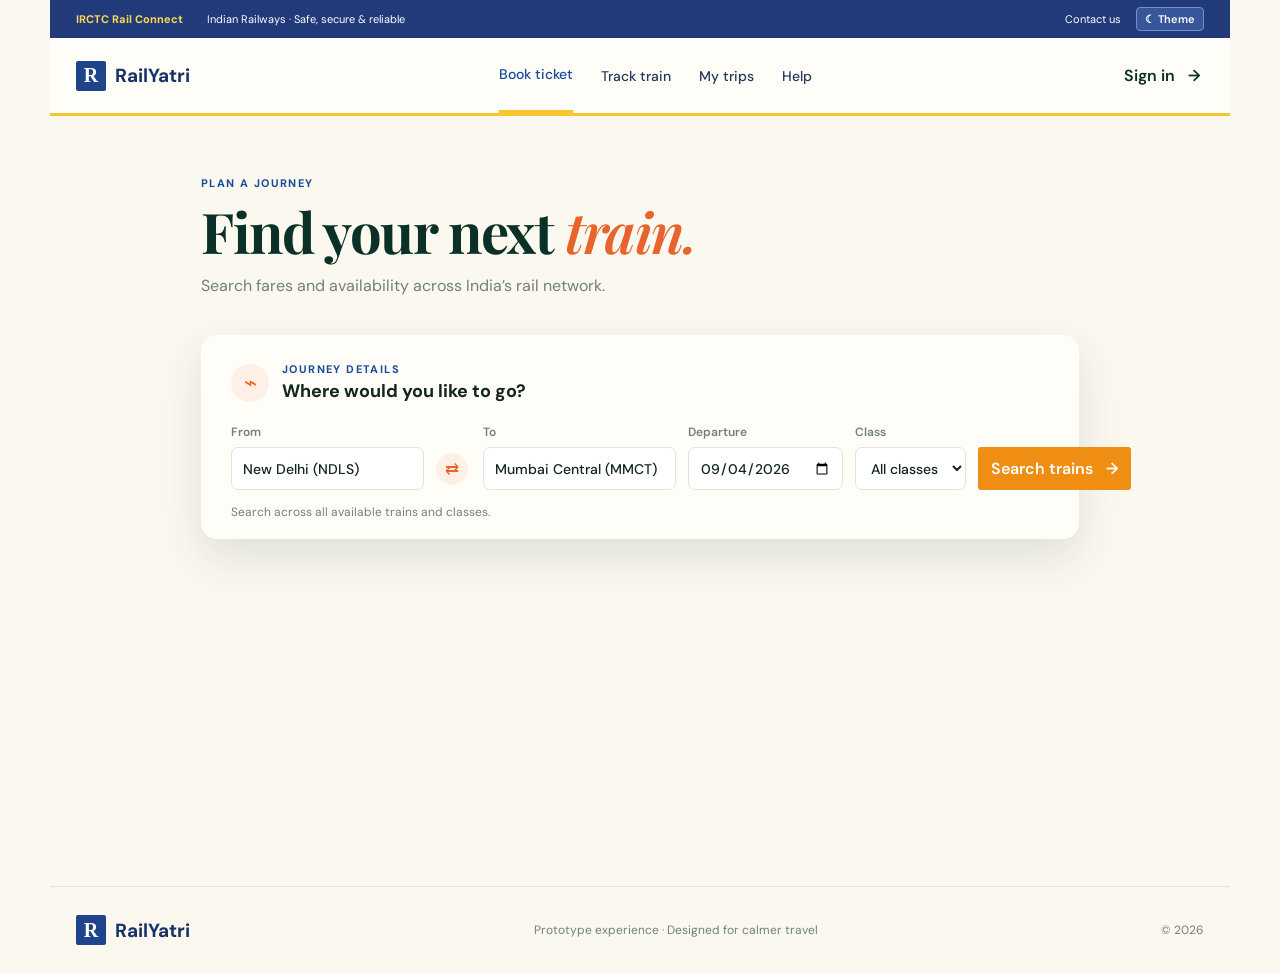
==== Project 1/book.html @ 1992cc27 "Add files via upload" ====
<!doctype html><html lang="en"><head><meta charset="UTF-8" /><meta name="viewport" content="width=device-width, initial-scale=1.0" /><title>Book ticket — RailYatri</title><link rel="preconnect" href="https://fonts.googleapis.com" /><link rel="preconnect" href="https://fonts.gstatic.com" crossorigin /><link href="https://fonts.googleapis.com/css2?family=DM+Sans:wght@400;500;600;700&family=Playfair+Display:wght@600;700&display=swap" rel="stylesheet" /><link rel="stylesheet" href="styles.css" /></head><body><header class="site-header"><a class="brand" href="index.html"><span class="brand-mark">R</span><span>RailYatri</span></a><nav><a class="active" href="book.html">Book ticket</a><a href="track.html">Track train</a><a href="trips.html">My trips</a><a href="help.html">Help</a></nav><button class="profile">Sign in <span>→</span></button></header><main class="page"><div class="page-heading"><p class="eyebrow">PLAN A JOURNEY</p><h1>Find your next <em>train.</em></h1><p>Search fares and availability across India’s rail network.</p></div><section class="booking-card page-card"><div class="card-title"><span class="icon-circle">⌁</span><div><p class="eyebrow">JOURNEY DETAILS</p><h2>Where would you like to go?</h2></div></div><form class="booking-form" id="bookingForm"><label>From<input value="New Delhi (NDLS)" /></label><button class="swap" type="button">⇄</button><label>To<input value="Mumbai Central (MMCT)" /></label><label>Departure<input type="date" value="2026-09-04" /></label><label>Class<select><option>All classes</option><option>Sleeper</option><option>AC 3 Tier</option></select></label><button class="primary-btn" type="submit">Search trains <span>→</span></button></form><p class="form-note" id="bookingNote" aria-live="polite">Search across all available trains and classes.</p></section></main><footer><a class="brand" href="index.html"><span class="brand-mark">R</span><span>RailYatri</span></a><span>Prototype experience · Designed for calmer travel</span><span>© 2026</span></footer><script src="app.js"></script></body></html>
---- Project 1/styles.css ----
:root { --ink:#12251f; --deep:#0b3028; --cream:#fbf8f0; --paper:#fffdf8; --orange:#e7642c; --orange-soft:#fff0e7; --green:#2e806a; --muted:#718078; --line:#dfe5dc; }
* { box-sizing:border-box; } html { scroll-behavior:smooth; } body { margin:0; font-family:"DM Sans",sans-serif; color:var(--ink); background:var(--cream); } .site-header, main, footer { max-width:1180px; margin:auto; } .site-header { height:78px; display:flex; align-items:center; justify-content:space-between; padding:0 26px; } .brand { color:var(--deep); text-decoration:none; font-size:19px; font-weight:700; display:flex; gap:9px; align-items:center; } .brand-mark { width:30px; height:30px; border-radius:9px; display:grid; place-items:center; background:var(--orange); color:white; font-family:Georgia,serif; font-size:20px; } nav { display:flex; gap:28px; } nav a { text-decoration:none; color:var(--muted); font-size:14px; font-weight:500; } nav a.active, nav a:hover { color:var(--deep); } .profile,.primary-btn,.dark-btn { border:0; cursor:pointer; font:inherit; font-weight:600; border-radius:9px; } .profile { color:var(--deep); background:transparent; padding:10px 4px; } .profile span,.primary-btn span,.dark-btn span { margin-left:9px; } .hero { min-height:392px; position:relative; display:flex; padding:76px 60px 110px; overflow:hidden; background:var(--deep); color:white; border-radius:22px; } .hero-copy { z-index:2; max-width:550px; } .eyebrow { font-size:11px; letter-spacing:1.4px; font-weight:700; margin:0 0 12px; color:var(--orange); } h1,h2,h3,p { margin-top:0; } h1,h2 { font-family:"Playfair Display",Georgia,serif; } h1 { font-size:56px; line-height:1.03; margin-bottom:18px; letter-spacing:-1.4px; } h1 em { color:#f5bb89; font-weight:600; } .intro { color:#c5d5cc; line-height:1.65; max-width:385px; font-size:16px; } .route-art { position:absolute; inset:0 0 0 50%; background:linear-gradient(145deg,#155446,#0c322b); overflow:hidden; } .sun { position:absolute; width:185px; height:185px; background:#ed9a5e; opacity:.9; border-radius:50%; right:18%; top:59px; } .hill { position:absolute; bottom:-38px; border-radius:50% 50% 0 0; background:#1d6755; } .hill-one { width:420px; height:180px; left:-80px; }.hill-two { width:480px; height:230px; right:-160px; background:#125044; }.track-line { height:3px; width:110%; background:#e5bf79; position:absolute; bottom:86px; transform:rotate(-9deg); }.train { position:absolute; bottom:78px; left:31%; display:flex; gap:5px; transform:rotate(-9deg); }.train span { height:28px; width:76px; background:#f5ead0; border-radius:7px 12px 4px 4px; border-bottom:7px solid var(--orange); }.train span:first-child { width:60px; background:#e8783c; }.booking-card { position:relative; z-index:3; margin:-62px 30px 0; padding:27px 30px 19px; background:var(--paper); border-radius:16px; box-shadow:0 18px 45px #17382c20; } .card-title { display:flex; gap:13px; align-items:center; margin-bottom:21px; }.icon-circle { height:38px; width:38px; display:grid; place-items:center; border-radius:50%; color:var(--orange); background:var(--orange-soft); font-size:22px; }.card-title .eyebrow { margin-bottom:3px; }.card-title h2 { font-family:"DM Sans"; font-size:18px; margin:0; }.booking-form { display:grid; grid-template-columns:1.25fr 35px 1.25fr .9fr .75fr 1fr; gap:12px; align-items:end; }.booking-form label,.track-input { display:flex; flex-direction:column; gap:7px; color:var(--muted); font-size:12px; font-weight:600; }.booking-form input,.booking-form select,.track-input input { min-height:43px; padding:0 11px; border:1px solid var(--line); border-radius:7px; background:white; color:var(--ink); font:500 14px "DM Sans"; outline-color:var(--green); }.swap { width:32px; height:32px; margin-bottom:5px; background:var(--orange-soft); color:var(--orange); border:0; border-radius:50%; font-size:17px; cursor:pointer; }.primary-btn,.dark-btn { min-height:43px; color:white; background:var(--orange); padding:0 13px; white-space:nowrap; }.form-note,.helper { margin:14px 0 0; color:var(--muted); font-size:12px; }.tracker-section { padding:105px 60px 88px; display:grid; grid-template-columns:.76fr 1.24fr; align-items:center; gap:70px; }.section-intro h2 { font-size:40px; line-height:1.1; margin-bottom:15px; letter-spacing:-.7px; }.section-intro>p:last-child { color:var(--muted); line-height:1.7; max-width:330px; }.tracker-panel { background:var(--paper); border:1px solid #e7e3d7; border-radius:16px; padding:11px 22px 24px; }.tracker-tabs { display:flex; border-bottom:1px solid var(--line); gap:26px; }.tab { padding:16px 3px 13px; color:var(--muted); font:600 14px "DM Sans"; border:0; border-bottom:2px solid transparent; background:transparent; cursor:pointer; }.tab.active { color:var(--deep); border-color:var(--orange); }.tracking-form { display:grid; grid-template-columns:1fr auto; gap:12px; margin-top:22px; }.track-input input { width:100%; }.dark-btn { background:var(--deep); align-self:end; }.tracking-result { margin-top:23px; padding-top:22px; border-top:1px solid var(--line); }.hidden { display:none; }.result-head { display:flex; justify-content:space-between; gap:15px; }.result-head .eyebrow { margin-bottom:7px; }.result-head h3 { font-size:16px; margin-bottom:5px; }.result-head p:not(.eyebrow) { color:var(--muted); font-size:13px; margin-bottom:0; }.status { align-self:start; color:var(--green); background:#e7f5ee; border-radius:20px; padding:6px 9px; white-space:nowrap; font-size:11px; font-weight:700; }.journey-progress { display:grid; grid-template-columns:1fr 1.2fr 1fr .85fr 1fr; align-items:start; margin:30px 0 19px; }.station { display:flex; flex-direction:column; gap:5px; font-size:12px; }.station b { font-size:13px; }.station small { color:var(--muted); font-size:10px; line-height:1.35; }.current b { color:var(--orange); }.line { height:2px; margin-top:7px; background:var(--line); position:relative; }.line i { display:block; width:72%; height:2px; background:var(--green); }.line.future { background:repeating-linear-gradient(90deg,var(--line) 0 5px,transparent 5px 10px); }.train-dot { position:absolute; top:-10px; right:25%; width:20px; height:20px; display:grid; place-items:center; border-radius:50%; background:var(--green); color:white; font-size:13px; }.result-details { display:flex; gap:10px; flex-wrap:wrap; }.result-details span { color:var(--muted); background:#f7f4ec; border-radius:6px; padding:8px; font-size:11px; }.result-details b { color:var(--ink); margin-right:3px; }.quick-links { margin:0 60px 84px; padding-top:28px; border-top:1px solid var(--line); display:grid; grid-template-columns:repeat(3,1fr); gap:36px; }.link-icon { color:var(--orange); font-size:25px; }.quick-links h3 { font-size:16px; margin:12px 0 6px; }.quick-links p { color:var(--muted); font-size:13px; line-height:1.55; max-width:220px; }.quick-links a { color:var(--deep); font-size:13px; font-weight:700; text-decoration:none; } footer { margin-top:20px; padding:28px 26px; border-top:1px solid var(--line); display:flex; justify-content:space-between; align-items:center; color:var(--muted); font-size:12px; }
@media (max-width:760px) { .site-header { padding:0 18px; }.site-header nav { display:none; }.hero { border-radius:0; min-height:390px; padding:64px 27px 145px; }.route-art { left:0; top:58%; opacity:.65; }.booking-card { margin:-83px 14px 0; padding:22px 17px; }.booking-form { grid-template-columns:1fr 32px 1fr; }.booking-form label:nth-of-type(3),.booking-form label:nth-of-type(4),.primary-btn { grid-column:span 3; }.tracker-section { padding:75px 20px 60px; grid-template-columns:1fr; gap:28px; }.section-intro h2 { font-size:35px; }.tracker-panel { padding:9px 15px 18px; }.tracking-form { grid-template-columns:1fr; }.journey-progress { grid-template-columns:1fr; gap:8px; }.line { width:2px; height:18px; margin:0 0 0 6px; }.line i { width:2px; height:70%; }.line.future { width:2px; }.train-dot { display:none; }.quick-links { margin:0 20px 55px; grid-template-columns:1fr; gap:27px; }.result-head { flex-direction:column; }.status { align-self:start; } footer { margin:0 15px; padding:24px 4px; flex-wrap:wrap; gap:15px; } }
.home-hero { margin:0 26px; }.primary-link { display:inline-block; margin-top:9px; color:var(--deep); text-decoration:none; background:#f5bb89; padding:12px 16px; border-radius:9px; font-weight:700; font-size:14px; }.home-actions { display:grid; grid-template-columns:repeat(3,1fr); gap:18px; margin:32px 60px 82px; }.home-actions a,.help-grid a { display:flex; gap:13px; align-items:flex-start; color:var(--ink); text-decoration:none; background:var(--paper); padding:22px; border:1px solid #e7e3d7; border-radius:13px; }.home-actions a>span,.help-grid a>span { color:var(--orange); font-size:22px; }.home-actions h2,.help-grid h2 { font-family:"DM Sans"; font-size:16px; margin:0 0 7px; }.home-actions p,.help-grid p { margin:0; color:var(--muted); font-size:13px; line-height:1.5; }.home-actions b { margin-left:auto; color:var(--orange); }.page { max-width:930px; min-height:calc(100vh - 150px); padding:60px 26px 90px; }.page-heading { margin-bottom:37px; }.page-heading h1 { color:var(--deep); margin-bottom:13px; }.page-heading h1 em { color:var(--orange); }.page-heading>p:last-child { color:var(--muted); max-width:470px; line-height:1.6; }.page-card { margin:0; }.tracker-page { max-width:790px; }.tracker-page .tracker-panel { padding:11px 22px 28px; }.trip-card { background:var(--paper); border:1px solid #e7e3d7; border-radius:16px; padding:27px; }.trip-top { display:flex; justify-content:space-between; gap:18px; }.trip-top h2 { font-size:25px; margin:0 0 9px; }.trip-top p:last-child { color:var(--muted); font-size:13px; margin:0; }.trip-meta { display:grid; grid-template-columns:repeat(3,1fr); margin:26px 0; padding:19px 0; border-top:1px solid var(--line); border-bottom:1px solid var(--line); gap:16px; font-size:13px; }.trip-meta span { display:flex; flex-direction:column; gap:5px; }.trip-meta b { color:var(--muted); font-size:11px; }.trip-actions { display:flex; align-items:center; gap:22px; }.outline-link { text-decoration:none; color:var(--deep); border:1px solid var(--deep); border-radius:8px; padding:10px 13px; font-size:13px; font-weight:700; }.help-grid { display:grid; grid-template-columns:repeat(3,1fr); gap:17px; }.help-grid a { display:block; min-height:210px; }.help-grid a>span { display:block; margin-bottom:28px; }.help-grid b { display:block; margin-top:22px; color:var(--deep); font-size:13px; }
@media (max-width:760px) { .home-hero { margin:0; }.page { padding:45px 20px 65px; }.page-heading h1 { font-size:42px; }.home-actions,.help-grid { grid-template-columns:1fr; margin:24px 20px 55px; }.home-actions { margin-top:24px; }.help-grid { margin-left:0; margin-right:0; }.trip-top,.trip-actions { flex-direction:column; }.trip-meta { grid-template-columns:1fr; }.page-card { margin:0; } }
.live-strip { display:flex; align-items:center; gap:8px; margin:22px 0 0; padding:10px 12px; background:#eef8f2; border-radius:8px; color:#287358; font-size:12px; }.live-strip span:not(.pulse) { color:var(--muted); }.live-strip button { margin-left:auto; color:var(--deep); border:0; background:transparent; font:700 12px "DM Sans"; cursor:pointer; }.pulse { width:7px; height:7px; border-radius:50%; background:var(--green); box-shadow:0 0 0 4px #cde9dc; }.tracker-stats { display:grid; grid-template-columns:repeat(3,1fr); gap:10px; margin:16px 0; }.tracker-stats div { padding:13px; border:1px solid var(--line); border-radius:8px; }.tracker-stats small,.tracker-stats span { display:block; color:var(--muted); font-size:10px; }.tracker-stats b { display:block; margin:5px 0 4px; font-size:19px; }.tracker-stats em { font-size:11px; font-style:normal; font-weight:500; }.route-card { margin-top:23px; padding:18px; background:#f9f7f0; border-radius:11px; }.route-card-head { display:flex; justify-content:space-between; gap:15px; padding-bottom:16px; border-bottom:1px solid var(--line); }.route-card-head .eyebrow { margin-bottom:5px; }.route-card-head h4 { margin:0; font-size:15px; }.route-card-head>span { align-self:center; color:var(--green); background:#e7f5ee; padding:6px 8px; border-radius:20px; white-space:nowrap; font-size:10px; font-weight:700; }.station-timeline { margin:19px 0 0; padding:0; list-style:none; }.station-timeline li { position:relative; display:grid; grid-template-columns:48px 1fr; gap:13px; min-height:58px; padding-left:20px; }.station-timeline li::before { content:""; position:absolute; left:3px; top:5px; width:9px; height:9px; border-radius:50%; background:#fff; border:2px solid #c5cec8; }.station-timeline li::after { content:""; position:absolute; left:7px; top:15px; bottom:0; width:1px; background:#d4ddd6; }.station-timeline li:last-child { min-height:35px; }.station-timeline li:last-child::after { display:none; }.station-timeline li.complete::before { background:var(--green); border-color:var(--green); }.station-timeline li.current::before { width:13px; height:13px; left:1px; top:3px; background:var(--orange); border:3px solid #ffd9c5; }.station-timeline time { color:var(--muted); font-size:11px; font-weight:600; }.station-timeline b { display:block; font-size:13px; }.station-timeline small { display:block; margin-top:4px; color:var(--muted); font-size:11px; }.station-timeline .current b { color:var(--orange); }.tiny-live { margin-left:5px; padding:2px 4px; background:var(--orange-soft); border-radius:3px; color:var(--orange); font-size:8px; letter-spacing:.5px; }.detail-grid { display:grid; grid-template-columns:1fr 1fr; gap:13px; margin-top:16px; }.detail-grid section { padding:14px; border:1px solid var(--line); border-radius:9px; }.detail-grid .eyebrow { margin-bottom:10px; }.ticket-lines { display:grid; gap:8px; }.ticket-lines span { display:flex; justify-content:space-between; color:var(--muted); font-size:11px; }.ticket-lines b { color:var(--ink); }.confirmed { color:var(--green)!important; }.alert { display:flex; gap:7px; color:var(--muted); font-size:11px; line-height:1.5; }.alert b { color:var(--green); }.text-action { margin-top:14px; padding:0; border:0; color:var(--deep); background:transparent; font:700 11px "DM Sans"; cursor:pointer; }
@media (max-width:760px) { .live-strip { flex-wrap:wrap; }.live-strip button { margin-left:0; }.tracker-stats,.detail-grid { grid-template-columns:1fr; }.route-card-head { flex-direction:column; }.route-card-head>span { align-self:flex-start; }.result-details { display:none; } }
.hero-photo { position:absolute; inset:0 0 0 45%; overflow:hidden; }.hero-photo::after { content:""; position:absolute; inset:0; background:linear-gradient(90deg,var(--deep) 0%,transparent 32%,#08241a33 100%); }.hero-photo img { width:100%; height:100%; display:block; object-fit:cover; object-position:center; }.hero-photo span { position:absolute; right:14px; bottom:11px; z-index:1; color:#fff; font-size:9px; text-shadow:0 1px 3px #000; }
@media (max-width:760px) { .hero-photo { inset:0; opacity:.42; }.hero-photo::after { background:linear-gradient(0deg,#0b302899,transparent); }.hero-photo span { display:none; } }
.irctc-utility { max-width:1180px; margin:auto; min-height:32px; padding:7px 26px; display:flex; align-items:center; gap:24px; color:#fff; background:#213b7a; font-size:11px; }.irctc-utility>span:first-child { color:#ffd94f; font-weight:700; }.irctc-utility div { margin-left:auto; display:flex; align-items:center; gap:15px; }.irctc-utility a { color:#fff; text-decoration:none; }.theme-toggle { padding:4px 8px; color:#fff; background:#38569b; border:1px solid #7690c9; border-radius:4px; font:600 11px "DM Sans"; cursor:pointer; }.site-header { border-bottom:3px solid #f6c631; background:var(--paper); }.brand-mark { border-radius:2px; background:#20448c; }.brand { color:#173267; }.site-header nav { align-self:stretch; }.site-header nav a { display:flex; align-items:center; color:#26385b; }.site-header nav a.active { color:#174998; border-bottom:3px solid #f6c631; }.home-hero { border-radius:0; min-height:426px; background:#173267; }.hero-copy { max-width:600px; }.home-hero .eyebrow { color:#ffd94f; }.home-hero h1 em { color:#ffd94f; }.primary-link { border-radius:3px; background:#f6c631; }.home-actions { gap:0; margin-top:0; border:1px solid var(--line); background:var(--paper); }.home-actions a { border:0; border-radius:0; border-right:1px solid var(--line); }.home-actions a:last-child { border-right:0; }.home-actions a>span { color:#20448c; }.page-heading .eyebrow,.card-title .eyebrow { color:#174998; }.primary-btn { border-radius:3px; background:#ef8e12; }.dark-btn { border-radius:3px; background:#20448c; }.tracker-panel,.trip-card { border-radius:4px; }.tab.active { color:#174998; border-color:#f6c631; }
:root[data-theme="dark"] { --ink:#eaf1ff; --deep:#07162f; --cream:#0c1628; --paper:#13213a; --orange:#ffbc32; --orange-soft:#273b55; --green:#65d6ac; --muted:#aab8cf; --line:#33445f; } :root[data-theme="dark"] body { background:#0c1628; } :root[data-theme="dark"] .site-header { background:#13213a; border-color:#ffbc32; } :root[data-theme="dark"] .brand { color:#eaf1ff; } :root[data-theme="dark"] .brand-mark { background:#ffbc32; color:#102040; } :root[data-theme="dark"] .site-header nav a { color:#c6d3e8; } :root[data-theme="dark"] .site-header nav a.active { color:#ffce4c; } :root[data-theme="dark"] .booking-form input,:root[data-theme="dark"] .booking-form select,:root[data-theme="dark"] .track-input input { background:#0d1a2e; color:#eaf1ff; border-color:#3a4c69; } :root[data-theme="dark"] .home-actions a,:root[data-theme="dark"] .tracker-panel,:root[data-theme="dark"] .trip-card { background:#13213a; border-color:#33445f; } :root[data-theme="dark"] .route-card,:root[data-theme="dark"] .result-details span { background:#172944; } :root[data-theme="dark"] .live-strip { background:#153829; } :root[data-theme="dark"] .detail-grid section,:root[data-theme="dark"] .tracker-stats div { border-color:#33445f; } :root[data-theme="dark"] .hero-photo::after { background:linear-gradient(90deg,#07162f 0%,transparent 34%,#0008 100%); } :root[data-theme="dark"] footer { border-color:#33445f; }
@media (max-width:760px) { .irctc-utility { padding:7px 15px; gap:8px; }.irctc-utility>span:nth-child(2),.irctc-utility a { display:none; }.irctc-utility div { margin-left:auto; }.site-header { margin-top:0; }.home-actions { margin-top:0; }.home-actions a { border-right:0; border-bottom:1px solid var(--line); }.home-actions a:last-child { border-bottom:0; } }
.food-page { max-width:1010px; }.food-search { display:grid; grid-template-columns:.9fr 1.1fr; gap:30px; padding:27px; background:#18366e; color:white; border-radius:5px; }.food-search .eyebrow { color:#ffdc51; }.food-search h2 { margin:0 0 9px; font-size:27px; }.food-search-copy>p:last-child { margin:0; color:#d6e0f4; font-size:13px; line-height:1.6; }.food-form { display:grid; grid-template-columns:1fr 1fr auto; gap:10px; align-items:end; }.food-form label { display:flex; flex-direction:column; gap:7px; color:#d6e0f4; font-size:11px; font-weight:700; }.food-form input,.food-form select { min-height:42px; padding:0 10px; border:1px solid #7992c2; border-radius:3px; color:#173267; background:#fff; font:500 13px "DM Sans"; }.food-results { margin-top:32px; }.food-result-head { display:flex; justify-content:space-between; align-items:flex-start; margin-bottom:18px; }.food-result-head .eyebrow { margin-bottom:6px; }.food-result-head h2 { margin:0; font-size:27px; }.food-grid { display:grid; grid-template-columns:repeat(3,1fr); gap:17px; }.food-grid article { overflow:hidden; padding:0 15px 15px; background:var(--paper); border:1px solid var(--line); border-radius:5px; }.food-image { height:130px; margin:0 -15px 14px; display:grid; place-items:center; font-size:59px; }.thali { background:#f8e3bd; }.biryani { background:#f2d2bf; }.snacks { background:#d9e8cc; }.food-tag { margin:0 0 7px; color:#396b92; font-size:9px; font-weight:700; letter-spacing:1px; }.food-grid h3 { margin-bottom:7px; font-family:"DM Sans"; font-size:16px; }.food-grid p:not(.food-tag) { min-height:39px; margin-bottom:14px; color:var(--muted); font-size:12px; line-height:1.5; }.food-grid article>div:last-child { display:flex; justify-content:space-between; align-items:center; }.add-food { padding:7px 10px; border:1px solid #20448c; border-radius:3px; color:#20448c; background:transparent; font:700 12px "DM Sans"; cursor:pointer; }.add-food:disabled { color:#37745c; border-color:#77b491; }.cart-message { margin:16px 0 0; color:var(--muted); font-size:12px; }.food-steps { display:grid; grid-template-columns:repeat(3,1fr); gap:22px; margin-top:62px; padding-top:28px; border-top:1px solid var(--line); }.food-steps span { display:grid; place-items:center; width:26px; height:26px; margin-bottom:10px; border-radius:50%; background:#e4ebf7; color:#20448c; font-size:12px; font-weight:700; }.food-steps h3 { margin:0 0 6px; font-size:14px; }.food-steps p { color:var(--muted); font-size:12px; }.food-page .primary-btn { align-self:end; }
:root[data-theme="dark"] .food-grid article { background:#13213a; border-color:#33445f; }:root[data-theme="dark"] .food-form input,:root[data-theme="dark"] .food-form select { background:#0d1a2e; color:#eaf1ff; border-color:#637b9e; }:root[data-theme="dark"] .food-steps span { background:#263b5f; color:#ffcf50; }:root[data-theme="dark"] .food-tag { color:#8fc0ff; }
@media (max-width:760px) { .food-search,.food-form,.food-grid,.food-steps { grid-template-columns:1fr; }.food-search { padding:20px; }.food-result-head { flex-direction:column; gap:12px; }.food-grid { gap:14px; }.food-steps { margin-top:42px; gap:8px; } }
@media (min-width:761px) { .home-actions { grid-template-columns:repeat(4,1fr); } }
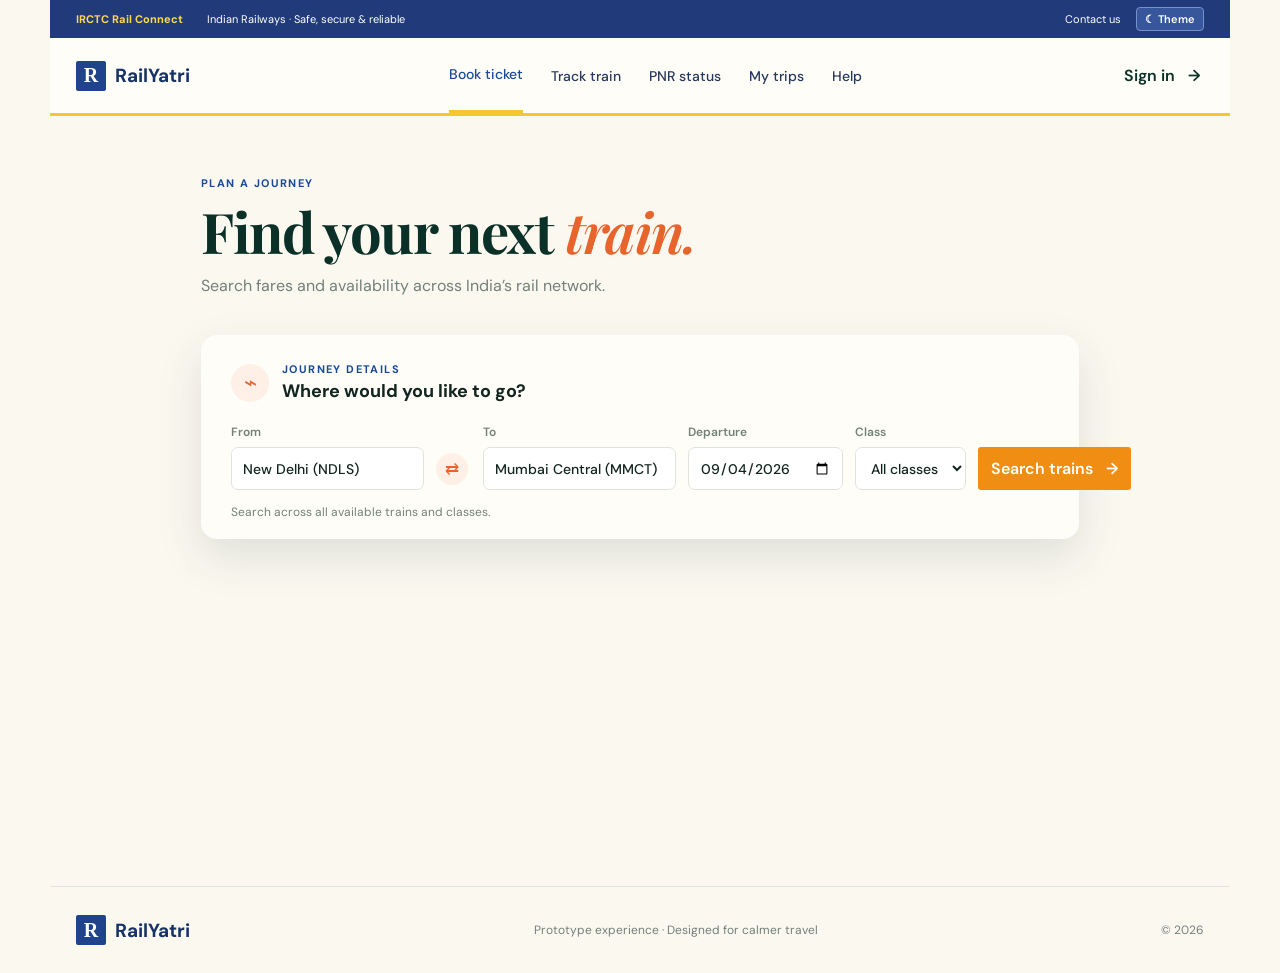
==== commit 5b8feef9: "Add files via upload" ====
--- a/Project 1/book.html
+++ b/Project 1/book.html
@@ -1 +1,55 @@
-<!doctype html><html lang="en"><head><meta charset="UTF-8" /><meta name="viewport" content="width=device-width, initial-scale=1.0" /><title>Book ticket — RailYatri</title><link rel="preconnect" href="https://fonts.googleapis.com" /><link rel="preconnect" href="https://fonts.gstatic.com" crossorigin /><link href="https://fonts.googleapis.com/css2?family=DM+Sans:wght@400;500;600;700&family=Playfair+Display:wght@600;700&display=swap" rel="stylesheet" /><link rel="stylesheet" href="styles.css" /></head><body><header class="site-header"><a class="brand" href="index.html"><span class="brand-mark">R</span><span>RailYatri</span></a><nav><a class="active" href="book.html">Book ticket</a><a href="track.html">Track train</a><a href="trips.html">My trips</a><a href="help.html">Help</a></nav><button class="profile">Sign in <span>→</span></button></header><main class="page"><div class="page-heading"><p class="eyebrow">PLAN A JOURNEY</p><h1>Find your next <em>train.</em></h1><p>Search fares and availability across India’s rail network.</p></div><section class="booking-card page-card"><div class="card-title"><span class="icon-circle">⌁</span><div><p class="eyebrow">JOURNEY DETAILS</p><h2>Where would you like to go?</h2></div></div><form class="booking-form" id="bookingForm"><label>From<input value="New Delhi (NDLS)" /></label><button class="swap" type="button">⇄</button><label>To<input value="Mumbai Central (MMCT)" /></label><label>Departure<input type="date" value="2026-09-04" /></label><label>Class<select><option>All classes</option><option>Sleeper</option><option>AC 3 Tier</option></select></label><button class="primary-btn" type="submit">Search trains <span>→</span></button></form><p class="form-note" id="bookingNote" aria-live="polite">Search across all available trains and classes.</p></section></main><footer><a class="brand" href="index.html"><span class="brand-mark">R</span><span>RailYatri</span></a><span>Prototype experience · Designed for calmer travel</span><span>© 2026</span></footer><script src="app.js"></script></body></html>
+<!doctype html>
+<html lang="en">
+<head>
+  <meta charset="UTF-8" />
+  <meta name="viewport" content="width=device-width, initial-scale=1.0" />
+  <title>Book ticket — RailYatri</title>
+  <link rel="preconnect" href="https://fonts.googleapis.com" />
+  <link rel="preconnect" href="https://fonts.gstatic.com" crossorigin />
+  <link href="https://fonts.googleapis.com/css2?family=DM+Sans:wght@400;500;600;700&family=Playfair+Display:wght@600;700&display=swap" rel="stylesheet" />
+  <link rel="stylesheet" href="styles.css" />
+</head>
+<body>
+  <header class="site-header">
+    <a class="brand" href="index.html"><span class="brand-mark">R</span><span>RailYatri</span></a>
+    <nav>
+      <a class="active" href="book.html">Book ticket</a>
+      <a href="track.html">Track train</a>
+      <a href="pnr.html">PNR status</a>
+      <a href="trips.html">My trips</a>
+      <a href="help.html">Help</a>
+    </nav>
+    <button class="profile">Sign in <span>→</span></button>
+  </header>
+
+  <main class="page">
+    <div class="page-heading">
+      <p class="eyebrow">PLAN A JOURNEY</p>
+      <h1>Find your next <em>train.</em></h1>
+      <p>Search fares and availability across India’s rail network.</p>
+    </div>
+    <section class="booking-card page-card">
+      <div class="card-title">
+        <span class="icon-circle">⌁</span>
+        <div><p class="eyebrow">JOURNEY DETAILS</p><h2>Where would you like to go?</h2></div>
+      </div>
+      <form class="booking-form" id="bookingForm">
+        <label>From<input value="New Delhi (NDLS)" /></label>
+        <button class="swap" type="button">⇄</button>
+        <label>To<input value="Mumbai Central (MMCT)" /></label>
+        <label>Departure<input type="date" value="2026-09-04" /></label>
+        <label>Class<select><option>All classes</option><option>Sleeper</option><option>AC 3 Tier</option></select></label>
+        <button class="primary-btn" type="submit">Search trains <span>→</span></button>
+      </form>
+      <p class="form-note" id="bookingNote" aria-live="polite">Search across all available trains and classes.</p>
+    </section>
+  </main>
+
+  <footer>
+    <a class="brand" href="index.html"><span class="brand-mark">R</span><span>RailYatri</span></a>
+    <span>Prototype experience · Designed for calmer travel</span>
+    <span>© 2026</span>
+  </footer>
+  <script src="app.js"></script>
+</body>
+</html>
--- a/Project 1/styles.css
+++ b/Project 1/styles.css
@@ -13,4 +13,60 @@
 .food-page { max-width:1010px; }.food-search { display:grid; grid-template-columns:.9fr 1.1fr; gap:30px; padding:27px; background:#18366e; color:white; border-radius:5px; }.food-search .eyebrow { color:#ffdc51; }.food-search h2 { margin:0 0 9px; font-size:27px; }.food-search-copy>p:last-child { margin:0; color:#d6e0f4; font-size:13px; line-height:1.6; }.food-form { display:grid; grid-template-columns:1fr 1fr auto; gap:10px; align-items:end; }.food-form label { display:flex; flex-direction:column; gap:7px; color:#d6e0f4; font-size:11px; font-weight:700; }.food-form input,.food-form select { min-height:42px; padding:0 10px; border:1px solid #7992c2; border-radius:3px; color:#173267; background:#fff; font:500 13px "DM Sans"; }.food-results { margin-top:32px; }.food-result-head { display:flex; justify-content:space-between; align-items:flex-start; margin-bottom:18px; }.food-result-head .eyebrow { margin-bottom:6px; }.food-result-head h2 { margin:0; font-size:27px; }.food-grid { display:grid; grid-template-columns:repeat(3,1fr); gap:17px; }.food-grid article { overflow:hidden; padding:0 15px 15px; background:var(--paper); border:1px solid var(--line); border-radius:5px; }.food-image { height:130px; margin:0 -15px 14px; display:grid; place-items:center; font-size:59px; }.thali { background:#f8e3bd; }.biryani { background:#f2d2bf; }.snacks { background:#d9e8cc; }.food-tag { margin:0 0 7px; color:#396b92; font-size:9px; font-weight:700; letter-spacing:1px; }.food-grid h3 { margin-bottom:7px; font-family:"DM Sans"; font-size:16px; }.food-grid p:not(.food-tag) { min-height:39px; margin-bottom:14px; color:var(--muted); font-size:12px; line-height:1.5; }.food-grid article>div:last-child { display:flex; justify-content:space-between; align-items:center; }.add-food { padding:7px 10px; border:1px solid #20448c; border-radius:3px; color:#20448c; background:transparent; font:700 12px "DM Sans"; cursor:pointer; }.add-food:disabled { color:#37745c; border-color:#77b491; }.cart-message { margin:16px 0 0; color:var(--muted); font-size:12px; }.food-steps { display:grid; grid-template-columns:repeat(3,1fr); gap:22px; margin-top:62px; padding-top:28px; border-top:1px solid var(--line); }.food-steps span { display:grid; place-items:center; width:26px; height:26px; margin-bottom:10px; border-radius:50%; background:#e4ebf7; color:#20448c; font-size:12px; font-weight:700; }.food-steps h3 { margin:0 0 6px; font-size:14px; }.food-steps p { color:var(--muted); font-size:12px; }.food-page .primary-btn { align-self:end; }
 :root[data-theme="dark"] .food-grid article { background:#13213a; border-color:#33445f; }:root[data-theme="dark"] .food-form input,:root[data-theme="dark"] .food-form select { background:#0d1a2e; color:#eaf1ff; border-color:#637b9e; }:root[data-theme="dark"] .food-steps span { background:#263b5f; color:#ffcf50; }:root[data-theme="dark"] .food-tag { color:#8fc0ff; }
 @media (max-width:760px) { .food-search,.food-form,.food-grid,.food-steps { grid-template-columns:1fr; }.food-search { padding:20px; }.food-result-head { flex-direction:column; gap:12px; }.food-grid { gap:14px; }.food-steps { margin-top:42px; gap:8px; } }
-@media (min-width:761px) { .home-actions { grid-template-columns:repeat(4,1fr); } }
+@media (min-width:761px) { .home-actions { grid-template-columns:repeat(5,1fr); } .help-grid { grid-template-columns:repeat(4,1fr); } }
+.platform-watch { display:grid; grid-template-columns:auto 1fr auto auto; align-items:center; gap:10px; margin:13px 0 0; padding:12px; background:#eef5ff; border:1px solid #bdcfef; border-radius:5px; color:#244a82; }.watch-icon { display:grid; place-items:center; width:29px; height:29px; border-radius:50%; background:#d2e2ff; font-size:16px; }.platform-watch b,.platform-watch span { display:block; }.platform-watch b { font-size:12px; }.platform-watch span { margin-top:3px; color:#567198; font-size:11px; }.watch-button,.demo-link { border-radius:3px; font:700 11px "DM Sans"; cursor:pointer; white-space:nowrap; }.watch-button { padding:8px 9px; border:0; color:#fff; background:#20448c; }.watch-button:disabled { background:#39775a; }.demo-link { padding:7px 2px; border:0; color:#20448c; background:transparent; }.platform-changed { background:#fff2df; border-color:#f2bd70; color:#9b5100; }.platform-changed .watch-icon { background:#ffe0b0; }.platform-changed span { color:#885d31; }
+:root[data-theme="dark"] .platform-watch { background:#172d52; border-color:#476ca5; color:#d5e6ff; }:root[data-theme="dark"] .platform-watch span { color:#adc5e9; }:root[data-theme="dark"] .platform-changed { background:#493314; border-color:#a87831; color:#ffe1a8; }:root[data-theme="dark"] .platform-changed span { color:#f5ca80; }
+@media (max-width:760px) { .platform-watch { grid-template-columns:auto 1fr; }.watch-button { grid-column:1 / -1; }.demo-link { grid-column:1 / -1; justify-self:start; } }
+.train-results { margin-top:27px; background:var(--paper); border:1px solid var(--line); border-radius:5px; overflow:hidden; }.train-results-head { display:flex; justify-content:space-between; padding:20px 22px; border-bottom:1px solid var(--line); }.train-results-head .eyebrow { margin-bottom:5px; }.train-results-head h2 { margin:0 0 5px; font-size:21px; }.train-results-head p:not(.eyebrow) { margin:0; color:var(--muted); font-size:12px; }.train-results-head>span { align-self:start; padding:6px 8px; color:#244a82; background:#e6efff; border-radius:3px; font-size:10px; font-weight:700; }.train-row { display:grid; grid-template-columns:1.5fr .65fr .75fr .8fr .65fr auto; align-items:center; gap:15px; padding:17px 22px; border-bottom:1px solid var(--line); }.train-row:last-of-type { border-bottom:0; }.train-name b,.train-time b,.train-duration b,.train-class b { display:block; font-size:13px; }.train-name span,.train-time span,.train-duration span,.train-class span { display:block; margin-top:4px; color:var(--muted); font-size:10px; }.train-class em { display:inline-block; margin-top:5px; color:#2d805d; font-size:10px; font-style:normal; font-weight:700; }.select-train { padding:8px 11px; color:#20448c; border:1px solid #20448c; border-radius:3px; background:transparent; font:700 11px "DM Sans"; cursor:pointer; }.select-train.selected { color:#fff; background:#20448c; }.booking-selection { margin:0; padding:13px 22px; color:#2c6a50; background:#edf7f1; font-size:12px; }
+:root[data-theme="dark"] .train-results { background:#13213a; border-color:#33445f; }:root[data-theme="dark"] .train-results-head>span { color:#d7e5ff; background:#263d69; }:root[data-theme="dark"] .booking-selection { color:#c1ecd5; background:#173b2d; }
+@media (max-width:760px) { .train-results-head { flex-direction:column; gap:10px; }.train-results-head>span { align-self:flex-start; }.train-row { grid-template-columns:1fr 1fr; gap:13px; }.train-name { grid-column:1 / -1; }.train-duration { text-align:right; }.select-train { justify-self:start; }.booking-selection { line-height:1.5; } }
+
+/* High-contrast dark theme */
+:root[data-theme="dark"] {
+  --ink:#f4f7ff;
+  --deep:#07152c;
+  --cream:#081325;
+  --paper:#101f38;
+  --orange:#ffd166;
+  --orange-soft:#283d60;
+  --green:#8ce0b8;
+  --muted:#c3cde1;
+  --line:#49617f;
+}
+:root[data-theme="dark"] .page-heading h1,
+:root[data-theme="dark"] .profile,
+:root[data-theme="dark"] .outline-link,
+:root[data-theme="dark"] .text-action,
+:root[data-theme="dark"] .live-strip button {
+  color:#f8fbff;
+}
+:root[data-theme="dark"] .page-heading .eyebrow,
+:root[data-theme="dark"] .card-title .eyebrow,
+:root[data-theme="dark"] .food-tag {
+  color:#9fd3ff;
+}
+:root[data-theme="dark"] .tab.active {
+  color:#ffd166;
+  border-color:#ffd166;
+}
+:root[data-theme="dark"] .outline-link,
+:root[data-theme="dark"] .add-food,
+:root[data-theme="dark"] .select-train {
+  color:#b7d2ff;
+  border-color:#89b9ff;
+}
+:root[data-theme="dark"] .select-train.selected {
+  color:#fff;
+  background:#4c78ba;
+}
+:root[data-theme="dark"] .status {
+  color:#b9f4d2;
+  background:#173d32;
+}
+:root[data-theme="dark"] .live-strip {
+  color:#c0f5d8;
+  background:#153c31;
+}
+:root[data-theme="dark"] .food-search {
+  background:#142b55;
+}
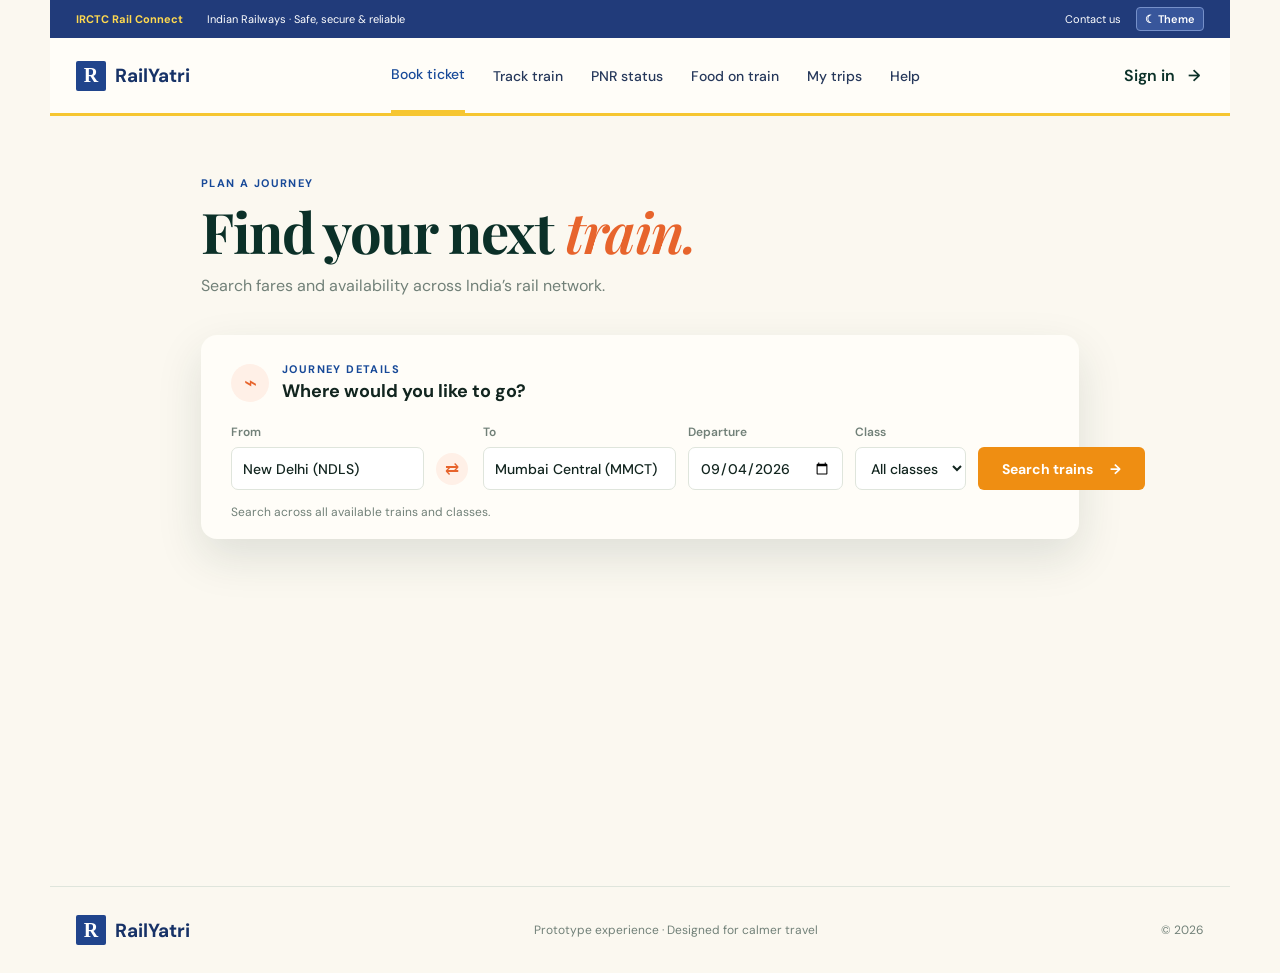
==== commit a6c4aadd: "Add files via upload" ====
--- a/Project 1/book.html
+++ b/Project 1/book.html
@@ -16,11 +16,25 @@
       <a class="active" href="book.html">Book ticket</a>
       <a href="track.html">Track train</a>
       <a href="pnr.html">PNR status</a>
+      <a href="food.html">Food on train</a>
       <a href="trips.html">My trips</a>
       <a href="help.html">Help</a>
     </nav>
-    <button class="profile">Sign in <span>→</span></button>
+    <button class="profile" id="signInBtn">Sign in <span>→</span></button>
   </header>
+
+  <!-- Sign-In Modal -->
+  <div class="modal" id="signInModal" aria-hidden="true">
+    <div class="modal-content">
+      <h2>Sign In</h2>
+      <form id="signInForm">
+        <label for="userName">Name:</label>
+        <input type="text" id="userName" name="userName" required />
+        <button type="submit" class="primary-btn">Continue<span>→</span></button>
+      </form>
+      <button class="close-modal" id="closeModalBtn">✖</button>
+    </div>
+  </div>
 
   <main class="page">
     <div class="page-heading">
@@ -51,5 +65,6 @@
     <span>© 2026</span>
   </footer>
   <script src="app.js"></script>
+  <script src="auth.js"></script>
 </body>
 </html>
--- a/Project 1/styles.css
+++ b/Project 1/styles.css
@@ -70,3 +70,2313 @@
 :root[data-theme="dark"] .food-search {
   background:#142b55;
 }
+/* Modal styling */
+.modal {
+  position: fixed;
+  inset: 0;
+  background: rgba(0,0,0,0.4);
+  display: flex;
+  align-items: center;
+  justify-content: center;
+  opacity: 0;
+  pointer-events: none;
+  transition: opacity 0.3s ease;
+}
+.modal.open {
+  opacity: 1;
+  pointer-events: auto;
+}
+.modal-content {
+  background: var(--paper);
+  padding: 20px 30px;
+  border-radius: 12px;
+  max-width: 400px;
+  width: 90%;
+  box-shadow: 0 8px 24px rgba(0,0,0,0.15);
+  position: relative;
+}
+.close-modal {
+  position: absolute;
+  top: 10px;
+  right: 10px;
+  background: transparent;
+  border: none;
+  font-size: 18px;
+  cursor: pointer;
+  color: var(--muted);
+}
+
+/* ==========================================================================
+   PROFESSIONAL BOOKING FLOW, PASSENGER DETAILS & PAYMENT GATEWAY STYLES
+   ========================================================================== */
+
+.booking-flow {
+  margin-top: 28px;
+  background: var(--paper);
+  border: 1px solid var(--line);
+  border-radius: 12px;
+  overflow: hidden;
+  box-shadow: 0 10px 30px rgba(15, 35, 60, 0.06);
+  animation: fadeIn 0.25s ease-out;
+}
+
+@keyframes fadeIn {
+  from { opacity: 0; transform: translateY(6px); }
+  to { opacity: 1; transform: translateY(0); }
+}
+
+/* Stepper Header */
+.flow-heading {
+  padding: 20px 24px;
+  background: #f8fafc;
+  border-bottom: 1px solid var(--line);
+}
+.flow-heading .eyebrow {
+  margin-bottom: 4px;
+  font-size: 11px;
+  color: #174998;
+}
+.flow-heading h2 {
+  margin: 0 0 16px;
+  font-size: 22px;
+  color: var(--deep);
+}
+.flow-steps {
+  display: flex;
+  gap: 10px;
+  flex-wrap: wrap;
+}
+.flow-step {
+  display: inline-flex;
+  align-items: center;
+  gap: 8px;
+  padding: 6px 12px;
+  border-radius: 20px;
+  background: #e9eff8;
+  color: #556c8d;
+  font-size: 12px;
+  font-weight: 600;
+  transition: all 0.2s ease;
+}
+.flow-step .step-circle {
+  width: 20px;
+  height: 20px;
+  border-radius: 50%;
+  display: grid;
+  place-items: center;
+  background: #cfddec;
+  color: #274572;
+  font-size: 11px;
+  font-weight: 700;
+}
+.flow-step.active {
+  background: #174998;
+  color: #ffffff;
+}
+.flow-step.active .step-circle {
+  background: #ffd94f;
+  color: #10254c;
+}
+.flow-step.completed {
+  background: #e6f6ee;
+  color: #1f734c;
+}
+.flow-step.completed .step-circle {
+  background: #28a745;
+  color: #ffffff;
+}
+
+/* Session Timer Bar */
+.session-timer-bar {
+  display: flex;
+  align-items: center;
+  justify-content: space-between;
+  padding: 8px 24px;
+  background: #fff8e8;
+  border-bottom: 1px solid #fae1a8;
+  color: #8c5b05;
+  font-size: 12px;
+  font-weight: 600;
+}
+.timer-pill {
+  display: inline-flex;
+  align-items: center;
+  gap: 6px;
+  background: #ffeac0;
+  padding: 2px 10px;
+  border-radius: 12px;
+  color: #7b4500;
+  font-family: monospace;
+  font-size: 13px;
+  font-weight: 700;
+}
+.timer-pulse {
+  display: inline-block;
+  width: 7px;
+  height: 7px;
+  border-radius: 50%;
+  background: #ef8e12;
+  box-shadow: 0 0 0 3px rgba(239, 142, 18, 0.3);
+  animation: pulse 1.5s infinite;
+}
+@keyframes pulse {
+  0%, 100% { transform: scale(1); opacity: 1; }
+  50% { transform: scale(1.3); opacity: 0.6; }
+}
+
+/* Selected Train Highlight Banner */
+.selected-train-banner {
+  padding: 18px 24px;
+  background: #ffffff;
+  border-bottom: 1px solid var(--line);
+  display: flex;
+  align-items: center;
+  justify-content: space-between;
+  gap: 18px;
+  flex-wrap: wrap;
+}
+.train-main-info {
+  display: flex;
+  align-items: center;
+  gap: 14px;
+}
+.train-icon-badge {
+  width: 44px;
+  height: 44px;
+  border-radius: 8px;
+  background: #eef4fd;
+  color: #174998;
+  display: grid;
+  place-items: center;
+  font-size: 22px;
+  font-weight: 700;
+}
+.train-title-block h3 {
+  margin: 0 0 4px;
+  font-size: 16px;
+  color: var(--deep);
+}
+.train-title-block p {
+  margin: 0;
+  font-size: 12px;
+  color: var(--muted);
+}
+.train-meta-tags {
+  display: flex;
+  gap: 8px;
+  align-items: center;
+}
+.badge-tag {
+  display: inline-block;
+  padding: 4px 9px;
+  border-radius: 4px;
+  font-size: 11px;
+  font-weight: 700;
+}
+.badge-blue { background: #e3efff; color: #174998; }
+.badge-green { background: #e6f6ee; color: #1d794e; }
+.badge-orange { background: #fff0e7; color: #c44f1c; }
+
+/* Flow Content Layout */
+.flow-body {
+  padding: 24px;
+}
+
+/* Section Subheaders */
+.section-subhead {
+  display: flex;
+  justify-content: space-between;
+  align-items: center;
+  margin: 0 0 14px;
+}
+.section-subhead h3 {
+  margin: 0;
+  font-size: 15px;
+  color: var(--deep);
+  display: flex;
+  align-items: center;
+  gap: 8px;
+}
+.subhead-hint {
+  font-size: 12px;
+  color: var(--muted);
+}
+
+/* Quick Fill Saved Travelers */
+.quick-fill-box {
+  display: flex;
+  align-items: center;
+  gap: 8px;
+  padding: 10px 14px;
+  background: #f4f8fe;
+  border: 1px dashed #bed4f7;
+  border-radius: 8px;
+  margin-bottom: 20px;
+  font-size: 12px;
+  color: #274572;
+  flex-wrap: wrap;
+}
+.quick-chips {
+  display: flex;
+  gap: 8px;
+  flex-wrap: wrap;
+}
+.chip-btn {
+  background: #ffffff;
+  border: 1px solid #9dc0f0;
+  color: #174998;
+  border-radius: 16px;
+  padding: 3px 10px;
+  font-size: 11px;
+  font-weight: 600;
+  cursor: pointer;
+  transition: all 0.15s ease;
+}
+.chip-btn:hover {
+  background: #174998;
+  color: #ffffff;
+}
+
+/* Passenger Card */
+.passenger-card {
+  background: #ffffff;
+  border: 1px solid var(--line);
+  border-radius: 10px;
+  padding: 18px;
+  margin-bottom: 16px;
+  position: relative;
+  transition: border-color 0.2s;
+}
+.passenger-card:hover {
+  border-color: #9cb5db;
+}
+.passenger-card-header {
+  display: flex;
+  justify-content: space-between;
+  align-items: center;
+  margin-bottom: 16px;
+  padding-bottom: 10px;
+  border-bottom: 1px solid #edf1f7;
+}
+.passenger-card-header h4 {
+  margin: 0;
+  font-size: 14px;
+  font-weight: 700;
+  color: var(--deep);
+  display: flex;
+  align-items: center;
+  gap: 8px;
+}
+.passenger-badge-num {
+  width: 22px;
+  height: 22px;
+  border-radius: 50%;
+  background: #20448c;
+  color: #ffffff;
+  display: grid;
+  place-items: center;
+  font-size: 11px;
+  font-weight: 700;
+}
+.remove-pax-btn {
+  background: transparent;
+  border: 0;
+  color: #c93b2b;
+  font-size: 12px;
+  font-weight: 600;
+  cursor: pointer;
+  padding: 4px 8px;
+  border-radius: 4px;
+  transition: background 0.15s;
+}
+.remove-pax-btn:hover {
+  background: #fde8e8;
+}
+
+/* Form Grids */
+.form-grid-3 {
+  display: grid;
+  grid-template-columns: 2fr 1fr 1.5fr;
+  gap: 14px;
+  margin-bottom: 14px;
+}
+.form-grid-2 {
+  display: grid;
+  grid-template-columns: 1fr 1fr;
+  gap: 14px;
+  margin-bottom: 14px;
+}
+.form-group {
+  display: flex;
+  flex-direction: column;
+  gap: 6px;
+}
+.form-group label {
+  font-size: 12px;
+  font-weight: 600;
+  color: var(--muted);
+  display: flex;
+  justify-content: space-between;
+}
+.form-group input,
+.form-group select {
+  min-height: 42px;
+  padding: 0 12px;
+  border: 1px solid var(--line);
+  border-radius: 6px;
+  background: #ffffff;
+  color: var(--ink);
+  font: 500 13px "DM Sans", sans-serif;
+  transition: border-color 0.2s, box-shadow 0.2s;
+}
+.form-group input:focus,
+.form-group select:focus {
+  outline: none;
+  border-color: #174998;
+  box-shadow: 0 0 0 3px rgba(23, 73, 152, 0.12);
+}
+
+/* Gender Selection Pills */
+.gender-selector {
+  display: flex;
+  gap: 6px;
+}
+.gender-pill {
+  flex: 1;
+  text-align: center;
+  padding: 9px 4px;
+  border: 1px solid var(--line);
+  border-radius: 6px;
+  font-size: 12px;
+  font-weight: 600;
+  color: var(--muted);
+  cursor: pointer;
+  background: #ffffff;
+  user-select: none;
+  transition: all 0.15s ease;
+}
+.gender-pill input {
+  display: none;
+}
+.gender-pill.selected {
+  border-color: #174998;
+  background: #eef4fd;
+  color: #174998;
+  font-weight: 700;
+}
+
+/* Add Passenger Action Bar */
+.add-pax-actions {
+  display: flex;
+  gap: 12px;
+  margin-bottom: 24px;
+}
+.btn-outline-dashed {
+  flex: 1;
+  padding: 12px;
+  background: #ffffff;
+  border: 1.5px dashed #174998;
+  border-radius: 8px;
+  color: #174998;
+  font: 700 13px "DM Sans", sans-serif;
+  cursor: pointer;
+  display: flex;
+  align-items: center;
+  justify-content: center;
+  gap: 8px;
+  transition: all 0.2s;
+}
+.btn-outline-dashed:hover {
+  background: #eef4fd;
+}
+
+/* IRCTC User ID Card */
+.irctc-card {
+  background: #f8fafc;
+  border: 1px solid #cfddec;
+  border-radius: 10px;
+  padding: 18px;
+  margin-bottom: 20px;
+}
+.irctc-card-top {
+  display: flex;
+  justify-content: space-between;
+  align-items: center;
+  margin-bottom: 12px;
+}
+.irctc-badge {
+  display: inline-flex;
+  align-items: center;
+  gap: 6px;
+  font-size: 12px;
+  font-weight: 700;
+  color: #174998;
+}
+.verified-tag {
+  background: #d4edda;
+  color: #155724;
+  padding: 3px 8px;
+  border-radius: 12px;
+  font-size: 11px;
+  font-weight: 700;
+  display: inline-flex;
+  align-items: center;
+  gap: 4px;
+}
+.irctc-input-row {
+  display: flex;
+  gap: 10px;
+  align-items: center;
+}
+.irctc-input-row input {
+  flex: 1;
+  min-height: 40px;
+  padding: 0 12px;
+  border: 1px solid var(--line);
+  border-radius: 6px;
+  font: 600 13px "DM Sans";
+  background: #ffffff;
+}
+.btn-verify {
+  min-height: 40px;
+  padding: 0 16px;
+  background: #174998;
+  color: white;
+  border: 0;
+  border-radius: 6px;
+  font: 700 12px "DM Sans";
+  cursor: pointer;
+}
+.irctc-card p {
+  margin: 8px 0 0;
+  font-size: 11px;
+  color: var(--muted);
+}
+
+/* Contact Info & Preferences Cards */
+.info-section-card {
+  background: #ffffff;
+  border: 1px solid var(--line);
+  border-radius: 10px;
+  padding: 18px;
+  margin-bottom: 20px;
+}
+
+/* Add-ons & Benefits Boxes */
+.addons-grid {
+  display: grid;
+  grid-template-columns: 1fr 1fr;
+  gap: 14px;
+  margin-bottom: 20px;
+}
+.addon-box {
+  border: 1px solid var(--line);
+  border-radius: 8px;
+  padding: 14px;
+  background: #ffffff;
+  cursor: pointer;
+  transition: all 0.2s;
+  display: flex;
+  gap: 12px;
+  align-items: flex-start;
+}
+.addon-box:hover {
+  border-color: #174998;
+}
+.addon-box.selected {
+  border-color: #174998;
+  background: #f4f8fe;
+}
+.addon-checkbox {
+  margin-top: 3px;
+  accent-color: #174998;
+}
+.addon-content h4 {
+  margin: 0 0 4px;
+  font-size: 13px;
+  color: var(--deep);
+  display: flex;
+  justify-content: space-between;
+}
+.addon-price {
+  color: #1d794e;
+  font-weight: 700;
+}
+.addon-content p {
+  margin: 0;
+  font-size: 11px;
+  color: var(--muted);
+  line-height: 1.4;
+}
+
+/* Action Bar Bottom */
+.flow-actions {
+  display: flex;
+  justify-content: space-between;
+  align-items: center;
+  margin-top: 24px;
+  padding-top: 18px;
+  border-top: 1px solid var(--line);
+  gap: 16px;
+}
+.flow-back {
+  background: transparent;
+  border: 1px solid var(--line);
+  border-radius: 6px;
+  padding: 11px 18px;
+  color: var(--muted);
+  font: 600 13px "DM Sans", sans-serif;
+  cursor: pointer;
+  transition: all 0.15s;
+  text-decoration: none;
+  display: inline-flex;
+  align-items: center;
+}
+.flow-back:hover {
+  background: #eef2f7;
+  color: var(--deep);
+}
+.primary-btn {
+  background: #ef8e12;
+  color: #ffffff;
+  border: 0;
+  border-radius: 6px;
+  padding: 12px 24px;
+  font: 700 14px "DM Sans", sans-serif;
+  cursor: pointer;
+  display: inline-flex;
+  align-items: center;
+  gap: 8px;
+  transition: background 0.2s, transform 0.1s;
+}
+.primary-btn:hover {
+  background: #d87c06;
+}
+.primary-btn:active {
+  transform: scale(0.98);
+}
+
+/* ==========================================================================
+   REVIEW BOOKING SCREEN STYLES
+   ========================================================================== */
+
+.review-layout {
+  display: grid;
+  grid-template-columns: 1.4fr 1fr;
+  gap: 24px;
+  align-items: start;
+}
+.review-main-col {
+  display: flex;
+  flex-direction: column;
+  gap: 16px;
+}
+.review-card {
+  background: #ffffff;
+  border: 1px solid var(--line);
+  border-radius: 10px;
+  padding: 18px;
+}
+.review-card h4 {
+  margin: 0 0 12px;
+  font-size: 14px;
+  color: var(--deep);
+  display: flex;
+  align-items: center;
+  gap: 8px;
+  padding-bottom: 8px;
+  border-bottom: 1px solid #f0f3f8;
+}
+.review-journey-row {
+  display: flex;
+  justify-content: space-between;
+  align-items: center;
+  margin-bottom: 12px;
+}
+.time-point b {
+  font-size: 18px;
+  color: var(--deep);
+}
+.time-point span {
+  font-size: 11px;
+  color: var(--muted);
+  display: block;
+}
+.journey-arrow {
+  text-align: center;
+  color: #174998;
+  font-size: 12px;
+  font-weight: 600;
+}
+.journey-arrow small {
+  display: block;
+  color: var(--muted);
+  font-size: 10px;
+}
+.review-pax-item {
+  display: flex;
+  justify-content: space-between;
+  align-items: center;
+  padding: 10px 0;
+  border-bottom: 1px dashed #e5ebf3;
+  font-size: 13px;
+}
+.review-pax-item:last-child {
+  border-bottom: 0;
+  padding-bottom: 0;
+}
+.review-pax-item b {
+  color: var(--deep);
+}
+.review-pax-item span {
+  font-size: 12px;
+  color: var(--muted);
+}
+
+/* Fare Breakdown Card (Sticky on desktop) */
+.fare-card {
+  background: #ffffff;
+  border: 1px solid var(--line);
+  border-radius: 10px;
+  padding: 20px;
+  position: sticky;
+  top: 20px;
+}
+.fare-card h3 {
+  margin: 0 0 14px;
+  font-size: 15px;
+  color: var(--deep);
+  display: flex;
+  align-items: center;
+  justify-content: space-between;
+}
+.fare-line {
+  display: flex;
+  justify-content: space-between;
+  align-items: center;
+  padding: 8px 0;
+  font-size: 13px;
+  color: var(--muted);
+}
+.fare-line b {
+  color: var(--ink);
+  font-weight: 600;
+}
+.fare-line.discount {
+  color: #1d794e;
+}
+.fare-line.discount b {
+  color: #1d794e;
+}
+.fare-total-row {
+  display: flex;
+  justify-content: space-between;
+  align-items: center;
+  padding: 14px 0 6px;
+  margin-top: 10px;
+  border-top: 2px solid var(--line);
+  font-size: 16px;
+  font-weight: 700;
+  color: var(--deep);
+}
+.fare-total-row b {
+  font-size: 22px;
+  color: #ef8e12;
+}
+
+/* Coupon Box */
+.coupon-box {
+  margin: 14px 0;
+  padding: 12px;
+  background: #f8fafc;
+  border: 1px solid #dfe7f2;
+  border-radius: 8px;
+}
+.coupon-input-group {
+  display: flex;
+  gap: 8px;
+}
+.coupon-input-group input {
+  flex: 1;
+  min-height: 36px;
+  padding: 0 10px;
+  border: 1px solid var(--line);
+  border-radius: 6px;
+  font: 600 12px "DM Sans";
+  text-transform: uppercase;
+}
+.btn-apply-coupon {
+  padding: 0 12px;
+  background: #174998;
+  color: white;
+  border: 0;
+  border-radius: 6px;
+  font: 700 11px "DM Sans";
+  cursor: pointer;
+}
+.coupon-chips {
+  display: flex;
+  gap: 6px;
+  margin-top: 8px;
+  flex-wrap: wrap;
+}
+.coupon-pill {
+  padding: 3px 8px;
+  border-radius: 12px;
+  background: #e9f3ff;
+  border: 1px solid #bcd7fc;
+  color: #174998;
+  font-size: 10px;
+  font-weight: 700;
+  cursor: pointer;
+}
+.coupon-pill:hover {
+  background: #174998;
+  color: white;
+}
+.coupon-applied-tag {
+  display: flex;
+  justify-content: space-between;
+  align-items: center;
+  background: #e6f6ee;
+  border: 1px solid #b5e4cb;
+  color: #1a7a4c;
+  padding: 8px 10px;
+  border-radius: 6px;
+  font-size: 12px;
+  font-weight: 600;
+}
+.remove-coupon-btn {
+  background: transparent;
+  border: 0;
+  color: #c93b2b;
+  font-size: 11px;
+  font-weight: 700;
+  cursor: pointer;
+}
+
+/* Consent Box */
+.consent-box {
+  margin: 16px 0 0;
+  padding: 12px;
+  background: #fdfdfd;
+  border: 1px solid var(--line);
+  border-radius: 8px;
+  font-size: 12px;
+  color: var(--muted);
+  display: flex;
+  align-items: flex-start;
+  gap: 10px;
+}
+.consent-box input {
+  margin-top: 2px;
+  accent-color: #174998;
+}
+.consent-box.needs-consent {
+  border-color: #c93b2b;
+  background: #fff5f5;
+  color: #c93b2b;
+}
+
+/* ==========================================================================
+   PROFESSIONAL PAYMENT GATEWAY SECTION
+   ========================================================================== */
+
+.payment-gateway-layout {
+  display: grid;
+  grid-template-columns: 1.55fr 1fr;
+  gap: 24px;
+  align-items: start;
+}
+.payment-tabs-card {
+  background: #ffffff;
+  border: 1px solid var(--line);
+  border-radius: 10px;
+  overflow: hidden;
+  display: grid;
+  grid-template-columns: 200px 1fr;
+  min-height: 410px;
+}
+.payment-nav-list {
+  background: #f5f8fc;
+  border-right: 1px solid var(--line);
+  display: flex;
+  flex-direction: column;
+}
+.pay-tab-item {
+  display: flex;
+  align-items: center;
+  gap: 10px;
+  padding: 14px 16px;
+  border: 0;
+  border-bottom: 1px solid #e7edf5;
+  background: transparent;
+  color: #4b6282;
+  font: 600 13px "DM Sans", sans-serif;
+  text-align: left;
+  cursor: pointer;
+  transition: all 0.15s ease;
+  position: relative;
+}
+.pay-tab-item:hover {
+  background: #e9f0f9;
+  color: var(--deep);
+}
+.pay-tab-item.active {
+  background: #ffffff;
+  color: #174998;
+  font-weight: 700;
+}
+.pay-tab-item.active::before {
+  content: "";
+  position: absolute;
+  left: 0;
+  top: 0;
+  bottom: 0;
+  width: 4px;
+  background: #ef8e12;
+}
+.pay-tab-icon {
+  font-size: 16px;
+}
+.pay-tab-tag {
+  margin-left: auto;
+  font-size: 9px;
+  background: #e6f6ee;
+  color: #1a7a4c;
+  padding: 2px 5px;
+  border-radius: 8px;
+  font-weight: 700;
+}
+
+/* Payment Panel Content */
+.payment-panel {
+  padding: 20px;
+}
+.payment-panel-head {
+  margin-bottom: 16px;
+  padding-bottom: 10px;
+  border-bottom: 1px solid #f0f3f8;
+}
+.payment-panel-head h4 {
+  margin: 0 0 4px;
+  font-size: 15px;
+  color: var(--deep);
+}
+.payment-panel-head p {
+  margin: 0;
+  font-size: 12px;
+  color: var(--muted);
+}
+
+/* UPI Option Styles */
+.upi-subnav {
+  display: flex;
+  gap: 8px;
+  margin-bottom: 16px;
+  background: #f0f4f9;
+  padding: 4px;
+  border-radius: 8px;
+}
+.upi-subnav-btn {
+  flex: 1;
+  padding: 8px 12px;
+  border: 0;
+  border-radius: 6px;
+  background: transparent;
+  color: #556c8d;
+  font: 600 12px "DM Sans";
+  cursor: pointer;
+  transition: all 0.15s;
+}
+.upi-subnav-btn.active {
+  background: #ffffff;
+  color: #174998;
+  box-shadow: 0 2px 6px rgba(0,0,0,0.06);
+}
+.qr-scanner-box {
+  display: flex;
+  flex-direction: column;
+  align-items: center;
+  padding: 16px;
+  background: #fbfcfe;
+  border: 1px solid #e3eaf3;
+  border-radius: 10px;
+  text-align: center;
+}
+.qr-code-graphic {
+  width: 170px;
+  height: 170px;
+  background: #ffffff;
+  border: 2px solid #174998;
+  border-radius: 12px;
+  padding: 8px;
+  position: relative;
+  overflow: hidden;
+  box-shadow: 0 6px 18px rgba(23, 73, 152, 0.12);
+  display: grid;
+  place-items: center;
+}
+.qr-scan-line {
+  position: absolute;
+  top: 0;
+  left: 0;
+  right: 0;
+  height: 3px;
+  background: #ef8e12;
+  box-shadow: 0 0 8px #ef8e12;
+  animation: scanLine 2s infinite ease-in-out;
+}
+@keyframes scanLine {
+  0% { top: 6px; }
+  50% { top: 154px; }
+  100% { top: 6px; }
+}
+.upi-apps-row {
+  display: flex;
+  gap: 12px;
+  margin-top: 14px;
+  justify-content: center;
+}
+.upi-app-badge {
+  padding: 4px 10px;
+  background: #ffffff;
+  border: 1px solid #dce5f0;
+  border-radius: 14px;
+  font-size: 11px;
+  font-weight: 600;
+  color: #3b506e;
+  display: inline-flex;
+  align-items: center;
+  gap: 5px;
+}
+
+/* Card Inputs Layout */
+.card-input-grid {
+  display: grid;
+  gap: 14px;
+}
+.card-num-wrapper {
+  position: relative;
+}
+.card-num-wrapper input {
+  width: 100%;
+  padding-right: 48px;
+}
+.card-brand-icon {
+  position: absolute;
+  right: 12px;
+  top: 50%;
+  transform: translateY(-50%);
+  font-size: 20px;
+}
+.card-subrow {
+  display: grid;
+  grid-template-columns: 1fr 1fr;
+  gap: 14px;
+}
+
+/* Net Banking Grid */
+.popular-banks-grid {
+  display: grid;
+  grid-template-columns: repeat(3, 1fr);
+  gap: 10px;
+  margin-bottom: 16px;
+}
+.bank-option-btn {
+  padding: 12px 8px;
+  border: 1px solid var(--line);
+  border-radius: 8px;
+  background: #ffffff;
+  text-align: center;
+  font: 600 11px "DM Sans";
+  color: var(--deep);
+  cursor: pointer;
+  transition: all 0.15s;
+  display: flex;
+  flex-direction: column;
+  align-items: center;
+  gap: 6px;
+}
+.bank-option-btn:hover {
+  border-color: #174998;
+  background: #f4f8fe;
+}
+.bank-option-btn.selected {
+  border-color: #174998;
+  background: #eef4fd;
+  color: #174998;
+  font-weight: 700;
+  box-shadow: 0 0 0 2px rgba(23, 73, 152, 0.2);
+}
+.bank-logo-circle {
+  width: 28px;
+  height: 28px;
+  border-radius: 50%;
+  background: #eef3fb;
+  display: grid;
+  place-items: center;
+  font-size: 14px;
+  font-weight: 700;
+  color: #174998;
+}
+
+/* Trust Strip */
+.trust-security-box {
+  margin-top: 18px;
+  padding: 12px;
+  background: #f8fafc;
+  border: 1px solid #e3eaf3;
+  border-radius: 8px;
+  display: flex;
+  align-items: center;
+  gap: 12px;
+}
+.trust-icon {
+  font-size: 24px;
+  color: #1d794e;
+}
+.trust-security-box div p {
+  margin: 0;
+  font-size: 11px;
+  color: var(--muted);
+  line-height: 1.4;
+}
+.trust-security-box div b {
+  color: var(--deep);
+  font-size: 12px;
+}
+
+/* ==========================================================================
+   PAYMENT PROCESSING OVERLAY / SIMULATOR
+   ========================================================================== */
+
+.payment-processing-overlay {
+  position: fixed;
+  inset: 0;
+  background: rgba(11, 28, 54, 0.75);
+  backdrop-filter: blur(4px);
+  z-index: 9999;
+  display: flex;
+  align-items: center;
+  justify-content: center;
+  animation: fadeIn 0.2s ease-out;
+}
+.processing-card {
+  background: #ffffff;
+  border-radius: 14px;
+  padding: 32px 28px;
+  max-width: 440px;
+  width: 90%;
+  text-align: center;
+  box-shadow: 0 20px 50px rgba(0,0,0,0.3);
+}
+.spinner-ring {
+  width: 58px;
+  height: 58px;
+  border: 4px solid #e2ebf6;
+  border-top-color: #ef8e12;
+  border-right-color: #174998;
+  border-radius: 50%;
+  margin: 0 auto 20px;
+  animation: spin 0.9s linear infinite;
+}
+@keyframes spin {
+  to { transform: rotate(360deg); }
+}
+.processing-card h3 {
+  margin: 0 0 8px;
+  font-size: 20px;
+  color: var(--deep);
+}
+.processing-card p {
+  margin: 0 0 20px;
+  font-size: 13px;
+  color: var(--muted);
+}
+.processing-steps-list {
+  text-align: left;
+  background: #f8fafc;
+  border: 1px solid #e3edf8;
+  border-radius: 8px;
+  padding: 14px;
+  font-size: 12px;
+}
+.proc-step-row {
+  display: flex;
+  align-items: center;
+  gap: 10px;
+  padding: 6px 0;
+  color: #637792;
+}
+.proc-step-row.done {
+  color: #1d794e;
+  font-weight: 600;
+}
+.proc-step-row.current {
+  color: #174998;
+  font-weight: 700;
+}
+
+/* ==========================================================================
+   OFFICIAL E-TICKET CONFIRMATION SLIP (ERS)
+   ========================================================================== */
+
+.eticket-wrapper {
+  background: #ffffff;
+  border: 2px solid #cfddec;
+  border-radius: 12px;
+  overflow: hidden;
+  box-shadow: 0 8px 30px rgba(23, 73, 152, 0.08);
+}
+.eticket-top-banner {
+  background: linear-gradient(135deg, #173267 0%, #20448c 100%);
+  color: #ffffff;
+  padding: 24px;
+  display: flex;
+  justify-content: space-between;
+  align-items: center;
+  flex-wrap: wrap;
+  gap: 16px;
+}
+.eticket-brand-badge h3 {
+  margin: 0 0 4px;
+  font-size: 22px;
+  color: #ffd94f;
+}
+.eticket-brand-badge p {
+  margin: 0;
+  font-size: 12px;
+  color: #cfdeff;
+}
+.pnr-highlight-box {
+  background: rgba(255, 255, 255, 0.12);
+  border: 1px solid rgba(255, 255, 255, 0.25);
+  border-radius: 8px;
+  padding: 10px 18px;
+  text-align: right;
+}
+.pnr-highlight-box small {
+  display: block;
+  font-size: 10px;
+  letter-spacing: 1px;
+  color: #ffd94f;
+  font-weight: 700;
+}
+.pnr-highlight-box b {
+  font-size: 22px;
+  letter-spacing: 2px;
+  color: #ffffff;
+  font-family: monospace;
+}
+.pnr-copy-btn {
+  margin-top: 4px;
+  padding: 2px 8px;
+  background: #ffd94f;
+  color: #102040;
+  border: 0;
+  border-radius: 4px;
+  font: 700 10px "DM Sans";
+  cursor: pointer;
+}
+
+/* E-Ticket Details Table */
+.eticket-body {
+  padding: 24px;
+}
+.eticket-info-grid {
+  display: grid;
+  grid-template-columns: repeat(4, 1fr);
+  gap: 14px;
+  padding: 16px;
+  background: #f8fafc;
+  border: 1px solid #e5edf7;
+  border-radius: 8px;
+  margin-bottom: 20px;
+}
+.info-cell span {
+  display: block;
+  font-size: 11px;
+  color: var(--muted);
+  margin-bottom: 3px;
+}
+.info-cell b {
+  display: block;
+  font-size: 13px;
+  color: var(--deep);
+}
+
+.passenger-table-wrapper {
+  overflow-x: auto;
+  margin-bottom: 20px;
+}
+.eticket-table {
+  width: 100%;
+  border-collapse: collapse;
+  font-size: 13px;
+}
+.eticket-table th {
+  background: #edf3fc;
+  color: #174998;
+  text-align: left;
+  padding: 10px 12px;
+  font-size: 12px;
+  border-bottom: 2px solid #cfddec;
+}
+.eticket-table td {
+  padding: 12px;
+  border-bottom: 1px solid #e7edf5;
+  color: var(--ink);
+}
+.cnf-badge {
+  display: inline-block;
+  padding: 3px 8px;
+  border-radius: 4px;
+  background: #e6f6ee;
+  color: #1a7a4c;
+  font-weight: 700;
+  font-size: 11px;
+}
+
+/* E-Ticket Action Buttons */
+.eticket-actions-row {
+  display: flex;
+  gap: 12px;
+  flex-wrap: wrap;
+  padding-top: 18px;
+  border-top: 1px solid var(--line);
+}
+.btn-ticket-action {
+  padding: 10px 16px;
+  border-radius: 6px;
+  font: 700 12px "DM Sans", sans-serif;
+  cursor: pointer;
+  text-decoration: none;
+  display: inline-flex;
+  align-items: center;
+  gap: 6px;
+  transition: all 0.15s ease;
+}
+.btn-ticket-primary {
+  background: #174998;
+  color: #ffffff;
+  border: 0;
+}
+.btn-ticket-primary:hover {
+  background: #103775;
+}
+.btn-ticket-secondary {
+  background: #ffffff;
+  color: #174998;
+  border: 1px solid #174998;
+}
+.btn-ticket-secondary:hover {
+  background: #eef4fd;
+}
+.btn-ticket-whatsapp {
+  background: #25d366;
+  color: #ffffff;
+  border: 0;
+}
+.btn-ticket-whatsapp:hover {
+  background: #1eb956;
+}
+
+/* Toast Message */
+.toast-notice {
+  position: fixed;
+  bottom: 24px;
+  right: 24px;
+  background: #173267;
+  color: #ffffff;
+  padding: 12px 20px;
+  border-radius: 8px;
+  box-shadow: 0 10px 25px rgba(0,0,0,0.25);
+  font-size: 13px;
+  font-weight: 600;
+  z-index: 10000;
+  animation: slideUp 0.25s ease-out;
+  display: flex;
+  align-items: center;
+  gap: 8px;
+}
+@keyframes slideUp {
+  from { transform: translateY(20px); opacity: 0; }
+  to { transform: translateY(0); opacity: 1; }
+}
+
+/* ==========================================================================
+   DARK MODE ADAPTATIONS FOR NEW COMPONENTS
+   ========================================================================== */
+
+:root[data-theme="dark"] .booking-flow,
+:root[data-theme="dark"] .passenger-card,
+:root[data-theme="dark"] .review-card,
+:root[data-theme="dark"] .fare-card,
+:root[data-theme="dark"] .payment-tabs-card,
+:root[data-theme="dark"] .info-section-card,
+:root[data-theme="dark"] .eticket-wrapper,
+:root[data-theme="dark"] .processing-card {
+  background: #13213a;
+  border-color: #33445f;
+  color: #f4f7ff;
+}
+:root[data-theme="dark"] .flow-heading,
+:root[data-theme="dark"] .selected-train-banner,
+:root[data-theme="dark"] .payment-nav-list,
+:root[data-theme="dark"] .eticket-info-grid,
+:root[data-theme="dark"] .coupon-box,
+:root[data-theme="dark"] .irctc-card,
+:root[data-theme="dark"] .qr-scanner-box,
+:root[data-theme="dark"] .trust-security-box,
+:root[data-theme="dark"] .processing-steps-list {
+  background: #0f1c32;
+  border-color: #33445f;
+}
+:root[data-theme="dark"] .flow-heading h2,
+:root[data-theme="dark"] .train-title-block h3,
+:root[data-theme="dark"] .passenger-card-header h4,
+:root[data-theme="dark"] .review-card h4,
+:root[data-theme="dark"] .fare-card h3,
+:root[data-theme="dark"] .payment-panel-head h4,
+:root[data-theme="dark"] .time-point b,
+:root[data-theme="dark"] .info-cell b,
+:root[data-theme="dark"] .eticket-table td,
+:root[data-theme="dark"] .processing-card h3 {
+  color: #f4f7ff;
+}
+:root[data-theme="dark"] .session-timer-bar {
+  background: #2a2211;
+  border-color: #55411c;
+  color: #ffd978;
+}
+:root[data-theme="dark"] .timer-pill {
+  background: #463415;
+  color: #ffe6a6;
+}
+:root[data-theme="dark"] .form-group input,
+:root[data-theme="dark"] .form-group select,
+:root[data-theme="dark"] .irctc-input-row input,
+:root[data-theme="dark"] .coupon-input-group input {
+  background: #0d1a2e;
+  border-color: #3a4c69;
+  color: #f4f7ff;
+}
+:root[data-theme="dark"] .gender-pill,
+:root[data-theme="dark"] .bank-option-btn,
+:root[data-theme="dark"] .addon-box,
+:root[data-theme="dark"] .chip-btn {
+  background: #172a48;
+  border-color: #334b70;
+  color: #d1dfef;
+}
+:root[data-theme="dark"] .gender-pill.selected,
+:root[data-theme="dark"] .bank-option-btn.selected,
+:root[data-theme="dark"] .addon-box.selected {
+  background: #24416e;
+  border-color: #ffd166;
+  color: #ffffff;
+}
+:root[data-theme="dark"] .pay-tab-item {
+  color: #b7cbde;
+  border-bottom-color: #273b5a;
+}
+:root[data-theme="dark"] .pay-tab-item.active {
+  background: #13213a;
+  color: #ffd166;
+}
+:root[data-theme="dark"] .flow-step {
+  background: #203554;
+  color: #c0d3e8;
+}
+:root[data-theme="dark"] .flow-step.active {
+  background: #2d5594;
+  color: #ffffff;
+}
+:root[data-theme="dark"] .eticket-table th {
+  background: #192e4e;
+  color: #ffd166;
+  border-bottom-color: #33445f;
+}
+:root[data-theme="dark"] .eticket-table td {
+  border-bottom-color: #273b5a;
+}
+
+/* ==========================================================================
+   RESPONSIVE LAYOUTS FOR MOBILE & TABLET
+   ========================================================================== */
+
+@media (max-width: 760px) {
+  .flow-heading h2 { font-size: 19px; }
+  .flow-steps { gap: 6px; }
+  .flow-step { font-size: 11px; padding: 4px 8px; }
+  .selected-train-banner { flex-direction: column; align-items: flex-start; }
+  .form-grid-3 { grid-template-columns: 1fr; }
+  .form-grid-2 { grid-template-columns: 1fr; }
+  .addons-grid { grid-template-columns: 1fr; }
+  .review-layout { grid-template-columns: 1fr; }
+  .fare-card { position: static; }
+  .payment-gateway-layout { grid-template-columns: 1fr; }
+  .payment-tabs-card { grid-template-columns: 1fr; min-height: auto; }
+  .payment-nav-list { flex-direction: row; overflow-x: auto; border-right: 0; border-bottom: 1px solid var(--line); }
+  .pay-tab-item { padding: 10px 12px; font-size: 11px; white-space: nowrap; }
+  .pay-tab-item.active::before { width: auto; height: 3px; top: auto; bottom: 0; left: 0; right: 0; }
+  .popular-banks-grid { grid-template-columns: repeat(2, 1fr); }
+  .eticket-info-grid { grid-template-columns: 1fr 1fr; }
+  .eticket-top-banner { flex-direction: column; align-items: flex-start; }
+  .pnr-highlight-box { text-align: left; width: 100%; }
+}
+
+/* ==========================================================================
+   DEDICATED PNR STATUS INQUIRY STYLES
+   ========================================================================== */
+
+.pnr-result-card {
+  margin-top: 24px;
+  background: var(--paper);
+  border: 1px solid var(--line);
+  border-radius: 12px;
+  overflow: hidden;
+  box-shadow: 0 10px 30px rgba(15, 35, 60, 0.07);
+  animation: fadeIn 0.25s ease-out;
+}
+
+.pnr-header-strip {
+  background: linear-gradient(135deg, #173267 0%, #20448c 100%);
+  color: #ffffff;
+  padding: 20px 24px;
+  display: flex;
+  justify-content: space-between;
+  align-items: center;
+  flex-wrap: wrap;
+  gap: 14px;
+}
+.pnr-header-title h3 {
+  margin: 0 0 4px;
+  font-size: 20px;
+  color: #ffd94f;
+}
+.pnr-header-title p {
+  margin: 0;
+  font-size: 12px;
+  color: #d1e2ff;
+}
+.pnr-meta-pills {
+  display: flex;
+  gap: 8px;
+  align-items: center;
+}
+.pnr-tag {
+  background: rgba(255, 255, 255, 0.15);
+  border: 1px solid rgba(255, 255, 255, 0.25);
+  color: #ffffff;
+  padding: 4px 10px;
+  border-radius: 14px;
+  font-size: 11px;
+  font-weight: 600;
+}
+
+/* Chart Status Banner */
+.chart-status-banner {
+  padding: 12px 24px;
+  display: flex;
+  align-items: center;
+  justify-content: space-between;
+  font-size: 12px;
+  font-weight: 600;
+  flex-wrap: wrap;
+  gap: 8px;
+}
+.chart-prepared {
+  background: #e6f6ee;
+  border-bottom: 1px solid #b5e4cb;
+  color: #155724;
+}
+.chart-not-prepared {
+  background: #fff8e8;
+  border-bottom: 1px solid #fae1a8;
+  color: #855304;
+}
+.chart-status-badge {
+  display: inline-flex;
+  align-items: center;
+  gap: 6px;
+  font-weight: 700;
+}
+
+/* PNR Journey Overview Grid */
+.pnr-body {
+  padding: 24px;
+}
+.pnr-journey-grid {
+  display: grid;
+  grid-template-columns: repeat(4, 1fr);
+  gap: 14px;
+  padding: 18px;
+  background: #f8fafc;
+  border: 1px solid #e2ebf6;
+  border-radius: 10px;
+  margin-bottom: 20px;
+}
+.pnr-cell span {
+  display: block;
+  font-size: 11px;
+  color: var(--muted);
+  margin-bottom: 3px;
+}
+.pnr-cell b {
+  display: block;
+  font-size: 14px;
+  color: var(--deep);
+}
+.pnr-cell small {
+  display: block;
+  margin-top: 2px;
+  font-size: 10px;
+  color: #174998;
+  font-weight: 600;
+}
+
+/* Passenger Status Table */
+.pnr-passengers-table {
+  width: 100%;
+  border-collapse: collapse;
+  margin-bottom: 20px;
+  font-size: 13px;
+}
+.pnr-passengers-table th {
+  background: #edf3fc;
+  color: #174998;
+  text-align: left;
+  padding: 11px 14px;
+  font-size: 12px;
+  font-weight: 700;
+  border-bottom: 2px solid #cfddec;
+}
+.pnr-passengers-table td {
+  padding: 13px 14px;
+  border-bottom: 1px solid #e7edf5;
+  color: var(--ink);
+}
+.status-pill-cnf {
+  display: inline-flex;
+  align-items: center;
+  gap: 4px;
+  padding: 3px 8px;
+  border-radius: 4px;
+  background: #d4edda;
+  color: #155724;
+  font-weight: 700;
+  font-size: 11px;
+}
+.status-pill-wl {
+  display: inline-flex;
+  align-items: center;
+  gap: 4px;
+  padding: 3px 8px;
+  border-radius: 4px;
+  background: #fff3cd;
+  color: #856404;
+  font-weight: 700;
+  font-size: 11px;
+}
+.status-pill-rac {
+  display: inline-flex;
+  align-items: center;
+  gap: 4px;
+  padding: 3px 8px;
+  border-radius: 4px;
+  background: #cce5ff;
+  color: #004085;
+  font-weight: 700;
+  font-size: 11px;
+}
+
+/* PNR Ticket Meta Info */
+.pnr-ticket-meta {
+  display: grid;
+  grid-template-columns: 1.5fr 1fr;
+  gap: 16px;
+  padding: 14px 18px;
+  background: #fbfcfe;
+  border: 1px solid #e5edf7;
+  border-radius: 8px;
+  margin-bottom: 20px;
+  font-size: 12px;
+}
+
+/* PNR Actions Bar */
+.pnr-actions-bar {
+  display: flex;
+  gap: 12px;
+  flex-wrap: wrap;
+  padding-top: 18px;
+  border-top: 1px solid var(--line);
+}
+
+/* Dark theme for PNR Card */
+:root[data-theme="dark"] .pnr-result-card,
+:root[data-theme="dark"] .pnr-passengers-table td {
+  background: #13213a;
+  border-color: #33445f;
+  color: #f4f7ff;
+}
+:root[data-theme="dark"] .pnr-journey-grid,
+:root[data-theme="dark"] .pnr-ticket-meta {
+  background: #0f1c32;
+  border-color: #33445f;
+}
+:root[data-theme="dark"] .pnr-cell b,
+:root[data-theme="dark"] .pnr-header-title h3 {
+  color: #f4f7ff;
+}
+:root[data-theme="dark"] .pnr-passengers-table th {
+  background: #192e4e;
+  color: #ffd166;
+  border-bottom-color: #33445f;
+}
+:root[data-theme="dark"] .chart-prepared {
+  background: #143525;
+  border-color: #276243;
+  color: #a4f0c4;
+}
+:root[data-theme="dark"] .chart-not-prepared {
+  background: #392b12;
+  border-color: #694d1b;
+  color: #ffd685;
+}
+
+@media (max-width: 760px) {
+  .pnr-header-strip { flex-direction: column; align-items: flex-start; }
+  .pnr-journey-grid { grid-template-columns: 1fr 1fr; }
+  .pnr-ticket-meta { grid-template-columns: 1fr; }
+  .pnr-actions-bar { flex-direction: column; }
+  .pnr-actions-bar a, .pnr-actions-bar button { width: 100%; justify-content: center; }
+}
+
+/* ==========================================================================
+   DEMO AUTHENTICATION, PROFILE CARDS & USER DROPDOWN STYLES
+   ========================================================================== */
+
+.modal {
+  position: fixed;
+  inset: 0;
+  background: rgba(8, 20, 42, 0.6);
+  backdrop-filter: blur(4px);
+  -webkit-backdrop-filter: blur(4px);
+  display: flex;
+  align-items: center;
+  justify-content: center;
+  z-index: 9999;
+  opacity: 0;
+  pointer-events: none;
+  transition: opacity 0.25s ease;
+  padding: 16px;
+}
+.modal.open {
+  opacity: 1;
+  pointer-events: auto;
+}
+
+.auth-modal-card {
+  background: var(--paper);
+  border: 1px solid var(--line);
+  border-radius: 14px;
+  max-width: 480px;
+  width: 100%;
+  box-shadow: 0 16px 40px rgba(10, 25, 50, 0.25);
+  overflow: hidden;
+  animation: modalScaleUp 0.22s ease-out;
+}
+@keyframes modalScaleUp {
+  from { opacity: 0; transform: scale(0.94); }
+  to { opacity: 1; transform: scale(1); }
+}
+
+.auth-modal-head {
+  display: flex;
+  justify-content: space-between;
+  align-items: center;
+  padding: 18px 22px;
+  background: linear-gradient(135deg, #173267 0%, #20448c 100%);
+  color: #ffffff;
+}
+.auth-brand-badge {
+  display: flex;
+  align-items: center;
+  gap: 12px;
+}
+.auth-brand-logo {
+  width: 34px;
+  height: 34px;
+  border-radius: 8px;
+  background: #f6c631;
+  color: #173267;
+  font-family: Georgia, serif;
+  font-weight: 700;
+  font-size: 20px;
+  display: grid;
+  place-items: center;
+}
+.auth-brand-badge h3 {
+  margin: 0;
+  font-size: 16px;
+  color: #ffd94f;
+}
+.auth-brand-badge p {
+  margin: 2px 0 0;
+  font-size: 11px;
+  color: #cfddec;
+}
+.close-modal {
+  background: rgba(255, 255, 255, 0.15);
+  border: 0;
+  color: #ffffff;
+  width: 30px;
+  height: 30px;
+  border-radius: 50%;
+  cursor: pointer;
+  display: grid;
+  place-items: center;
+  font-size: 13px;
+  transition: background 0.15s ease;
+}
+.close-modal:hover {
+  background: rgba(255, 255, 255, 0.3);
+}
+
+.auth-tabs-nav {
+  display: flex;
+  border-bottom: 1px solid var(--line);
+  background: #f8fafc;
+}
+.auth-tab-btn {
+  flex: 1;
+  padding: 12px 10px;
+  border: 0;
+  border-bottom: 2px solid transparent;
+  background: transparent;
+  font: 600 12px "DM Sans", sans-serif;
+  color: var(--muted);
+  cursor: pointer;
+  transition: all 0.15s ease;
+}
+.auth-tab-btn.active {
+  color: #174998;
+  border-color: #f6c631;
+  background: var(--paper);
+}
+
+.auth-tab-panel {
+  display: none;
+  padding: 20px 22px;
+}
+.auth-tab-panel.active {
+  display: block;
+}
+.auth-panel-hint {
+  margin: 0 0 14px;
+  font-size: 12px;
+  color: var(--muted);
+  line-height: 1.4;
+}
+
+/* Demo Profiles List */
+.demo-profiles-list {
+  display: flex;
+  flex-direction: column;
+  gap: 10px;
+}
+.demo-profile-card {
+  display: flex;
+  align-items: center;
+  gap: 12px;
+  padding: 12px 14px;
+  border: 1px solid var(--line);
+  border-radius: 10px;
+  background: #fbfcfe;
+  cursor: pointer;
+  transition: all 0.18s ease;
+}
+.demo-profile-card:hover {
+  border-color: #174998;
+  background: #f0f6ff;
+  transform: translateY(-1px);
+  box-shadow: 0 4px 12px rgba(23, 73, 152, 0.08);
+}
+.demo-profile-avatar {
+  font-size: 26px;
+  width: 42px;
+  height: 42px;
+  border-radius: 50%;
+  background: #e6efff;
+  display: grid;
+  place-items: center;
+  flex-shrink: 0;
+}
+.demo-profile-info {
+  flex: 1;
+  font-size: 11px;
+  color: var(--muted);
+}
+.demo-name-row {
+  display: flex;
+  align-items: center;
+  gap: 8px;
+  margin-bottom: 2px;
+}
+.demo-name-row b {
+  font-size: 13px;
+  color: var(--deep);
+}
+.demo-profile-info span {
+  display: block;
+}
+.demo-login-btn {
+  border: 1px solid #174998;
+  background: #174998;
+  color: #ffffff;
+  padding: 6px 12px;
+  border-radius: 6px;
+  font: 700 11px "DM Sans", sans-serif;
+  cursor: pointer;
+  flex-shrink: 0;
+  transition: background 0.15s ease;
+}
+.demo-profile-card:hover .demo-login-btn {
+  background: #0f3573;
+}
+
+.auth-subform {
+  font-size: 12px;
+}
+.auth-subform label {
+  display: block;
+  font-size: 11px;
+  font-weight: 700;
+  color: var(--muted);
+  margin-bottom: 5px;
+}
+.auth-subform input {
+  width: 100%;
+  min-height: 40px;
+  padding: 0 10px;
+  border: 1px solid var(--line);
+  border-radius: 6px;
+  font: 500 13px "DM Sans", sans-serif;
+  color: var(--ink);
+  background: #ffffff;
+}
+
+.auth-modal-footer {
+  padding: 10px 22px;
+  background: #f8fafc;
+  border-top: 1px solid var(--line);
+  text-align: center;
+  font-size: 11px;
+  color: var(--muted);
+}
+
+/* User Header Chip when Logged In */
+.profile.logged-in {
+  display: inline-flex;
+  align-items: center;
+  gap: 8px;
+  background: #eef4fe;
+  border: 1px solid #c7daf5;
+  border-radius: 20px;
+  padding: 5px 12px 5px 6px;
+  color: #174998;
+  font-size: 12px;
+  font-weight: 700;
+  cursor: pointer;
+  transition: all 0.15s ease;
+}
+.profile.logged-in:hover {
+  background: #e1edfe;
+  border-color: #174998;
+}
+.user-chip-avatar {
+  font-size: 16px;
+  width: 26px;
+  height: 26px;
+  border-radius: 50%;
+  background: #ffffff;
+  display: grid;
+  place-items: center;
+  box-shadow: 0 1px 3px rgba(0, 0, 0, 0.1);
+}
+.user-chip-wallet {
+  background: #174998;
+  color: #ffffff;
+  padding: 2px 7px;
+  border-radius: 10px;
+  font-size: 10px;
+}
+.user-chip-arrow {
+  font-size: 10px;
+  color: #5d759d;
+}
+
+/* Profile Dropdown Menu */
+.user-profile-dropdown {
+  position: absolute;
+  z-index: 9998;
+  width: 290px;
+  background: var(--paper);
+  border: 1px solid var(--line);
+  border-radius: 12px;
+  box-shadow: 0 12px 32px rgba(10, 25, 55, 0.18);
+  overflow: hidden;
+  animation: fadeIn 0.18s ease-out;
+}
+.dropdown-header {
+  padding: 16px;
+  background: #f8fafc;
+  border-bottom: 1px solid var(--line);
+}
+.user-info-row {
+  display: flex;
+  align-items: center;
+  gap: 12px;
+}
+.user-avatar-large {
+  font-size: 28px;
+  width: 44px;
+  height: 44px;
+  border-radius: 50%;
+  background: #e6efff;
+  display: grid;
+  place-items: center;
+  flex-shrink: 0;
+}
+.user-info-row b {
+  display: block;
+  font-size: 14px;
+  color: var(--deep);
+}
+.user-email-tag {
+  display: block;
+  font-size: 11px;
+  color: var(--muted);
+}
+.dropdown-wallet-strip {
+  margin-top: 12px;
+  padding: 8px 10px;
+  background: #edf5ff;
+  border: 1px solid #c9defc;
+  border-radius: 6px;
+  display: flex;
+  justify-content: space-between;
+  align-items: center;
+  font-size: 11px;
+  color: #174998;
+}
+.dropdown-wallet-strip b {
+  font-size: 13px;
+}
+
+.dropdown-menu-list {
+  padding: 6px 0;
+}
+.dropdown-menu-item {
+  display: flex;
+  align-items: center;
+  gap: 12px;
+  width: 100%;
+  padding: 10px 16px;
+  text-decoration: none;
+  color: var(--ink);
+  background: transparent;
+  border: 0;
+  text-align: left;
+  cursor: pointer;
+  font: inherit;
+  transition: background 0.12s ease;
+}
+.dropdown-menu-item:hover {
+  background: #f0f5ff;
+}
+.dropdown-menu-item span {
+  font-size: 18px;
+}
+.dropdown-menu-item b {
+  display: block;
+  font-size: 12px;
+}
+.dropdown-menu-item small {
+  display: block;
+  font-size: 10px;
+  color: var(--muted);
+}
+
+.dropdown-footer {
+  padding: 10px 16px;
+  border-top: 1px solid var(--line);
+  background: #fbfcfe;
+}
+.sign-out-btn {
+  width: 100%;
+  padding: 8px;
+  background: #fff0f0;
+  border: 1px solid #ffd6d6;
+  border-radius: 6px;
+  color: #c92a2a;
+  font: 700 12px "DM Sans", sans-serif;
+  cursor: pointer;
+  display: flex;
+  align-items: center;
+  justify-content: center;
+  gap: 6px;
+  transition: background 0.15s ease;
+}
+.sign-out-btn:hover {
+  background: #ffe3e3;
+}
+
+/* Dark Mode Overrides for Auth */
+:root[data-theme="dark"] .auth-modal-card,
+:root[data-theme="dark"] .user-profile-dropdown {
+  background: #13213a;
+  border-color: #33445f;
+  color: #f4f7ff;
+}
+:root[data-theme="dark"] .auth-tabs-nav,
+:root[data-theme="dark"] .auth-modal-footer,
+:root[data-theme="dark"] .dropdown-header,
+:root[data-theme="dark"] .dropdown-footer {
+  background: #0f1c32;
+  border-color: #33445f;
+}
+:root[data-theme="dark"] .auth-tab-btn.active {
+  background: #13213a;
+  color: #ffd166;
+}
+:root[data-theme="dark"] .demo-profile-card {
+  background: #0f1c32;
+  border-color: #33445f;
+}
+:root[data-theme="dark"] .demo-profile-card:hover {
+  background: #192e4e;
+  border-color: #5375a8;
+}
+:root[data-theme="dark"] .demo-profile-avatar,
+:root[data-theme="dark"] .user-avatar-large {
+  background: #1b3052;
+}
+:root[data-theme="dark"] .demo-name-row b,
+:root[data-theme="dark"] .user-info-row b {
+  color: #f4f7ff;
+}
+:root[data-theme="dark"] .auth-subform input {
+  background: #0b1526;
+  border-color: #33445f;
+  color: #f4f7ff;
+}
+:root[data-theme="dark"] .profile.logged-in {
+  background: #192e4e;
+  border-color: #4a6794;
+  color: #ffd166;
+}
+:root[data-theme="dark"] .user-chip-wallet {
+  background: #f6c631;
+  color: #0b1526;
+}
+:root[data-theme="dark"] .dropdown-menu-item:hover {
+  background: #1a2c49;
+}
+:root[data-theme="dark"] .dropdown-wallet-strip {
+  background: #172d4c;
+  border-color: #38598a;
+  color: #a4caff;
+}
+
+/* Arrival Reminder Radio Pills & Alerts */
+.radio-pill-card {
+  display: flex;
+  align-items: center;
+  gap: 8px;
+  padding: 10px 12px;
+  border: 1px solid var(--line);
+  border-radius: 8px;
+  background: #fbfcfe;
+  cursor: pointer;
+  font-size: 11px;
+  font-weight: 600;
+  color: var(--ink);
+  transition: all 0.15s ease;
+}
+.radio-pill-card:hover {
+  border-color: #174998;
+  background: #f0f6ff;
+}
+.radio-pill-card.selected {
+  border-color: #174998;
+  background: #e8f1fd;
+  color: #174998;
+}
+.text-action.active-reminder {
+  color: #c06500;
+  font-weight: 700;
+  display: inline-flex;
+  align-items: center;
+  gap: 4px;
+}
+.alert.reminder-active {
+  background: #fff8e8;
+  border: 1px solid #fae1a8;
+  color: #855304;
+}
+.alert.reminder-active b {
+  color: #d97706;
+}
+
+:root[data-theme="dark"] .radio-pill-card {
+  background: #0f1c32;
+  border-color: #33445f;
+  color: #f4f7ff;
+}
+:root[data-theme="dark"] .radio-pill-card.selected {
+  background: #1c3358;
+  border-color: #ffd166;
+  color: #ffd166;
+}
+:root[data-theme="dark"] .alert.reminder-active {
+  background: #392b12;
+  border-color: #694d1b;
+  color: #ffd685;
+}
+:root[data-theme="dark"] .text-action.active-reminder {
+  color: #ffd166;
+}
+
+/* Help & Support Center Styles */
+.help-card-btn {
+  display: block;
+  min-height: 210px;
+  background: var(--paper);
+  border: 1px solid #e7e3d7;
+  border-radius: 13px;
+  padding: 22px;
+  cursor: pointer;
+  transition: all 0.18s ease;
+  color: var(--ink);
+}
+.help-card-btn:hover {
+  border-color: var(--orange);
+  transform: translateY(-2px);
+  box-shadow: 0 6px 18px rgba(231, 100, 44, 0.1);
+}
+.help-card-btn>span {
+  display: block;
+  margin-bottom: 28px;
+  font-size: 26px;
+  color: var(--orange);
+}
+.help-card-btn h2 {
+  font-family: "DM Sans", sans-serif;
+  font-size: 16px;
+  margin: 0 0 7px;
+}
+.help-card-btn p {
+  margin: 0;
+  color: var(--muted);
+  font-size: 13px;
+  line-height: 1.5;
+}
+.help-card-btn b {
+  display: block;
+  margin-top: 22px;
+  font-size: 13px;
+}
+
+.support-channels-grid {
+  display: grid;
+  grid-template-columns: repeat(2, 1fr);
+  gap: 16px;
+}
+.support-channel-item {
+  display: flex;
+  align-items: center;
+  gap: 14px;
+  padding: 14px 16px;
+  background: #f8fafc;
+  border: 1px solid var(--line);
+  border-radius: 8px;
+}
+.channel-icon {
+  width: 40px;
+  height: 40px;
+  border-radius: 50%;
+  background: #e6efff;
+  color: #174998;
+  font-size: 20px;
+  display: grid;
+  place-items: center;
+  flex-shrink: 0;
+}
+.support-channel-item b {
+  display: block;
+  font-size: 13px;
+  color: var(--deep);
+  margin-bottom: 2px;
+}
+.support-channel-item span {
+  display: block;
+  font-size: 11px;
+  color: var(--muted);
+}
+
+.faq-list {
+  display: flex;
+  flex-direction: column;
+  gap: 12px;
+}
+.faq-item {
+  background: var(--paper);
+  border: 1px solid var(--line);
+  border-radius: 8px;
+  padding: 14px 18px;
+  transition: background 0.15s ease;
+}
+.faq-item summary {
+  cursor: pointer;
+  font-size: 14px;
+  color: var(--deep);
+  outline: none;
+}
+.faq-item[open] summary {
+  color: #174998;
+  margin-bottom: 10px;
+}
+.faq-content p {
+  margin: 0;
+  font-size: 13px;
+  color: var(--muted);
+  line-height: 1.6;
+}
+
+:root[data-theme="dark"] .help-card-btn,
+:root[data-theme="dark"] .support-channel-item,
+:root[data-theme="dark"] .faq-item {
+  background: #13213a;
+  border-color: #33445f;
+  color: #f4f7ff;
+}
+:root[data-theme="dark"] .help-card-btn h2,
+:root[data-theme="dark"] .support-channel-item b,
+:root[data-theme="dark"] .faq-item summary {
+  color: #f4f7ff;
+}
+:root[data-theme="dark"] .channel-icon {
+  background: #1e365d;
+  color: #ffd166;
+}
+
+@media (max-width: 760px) {
+  .support-channels-grid { grid-template-columns: 1fr; }
+}
+
+
+
+
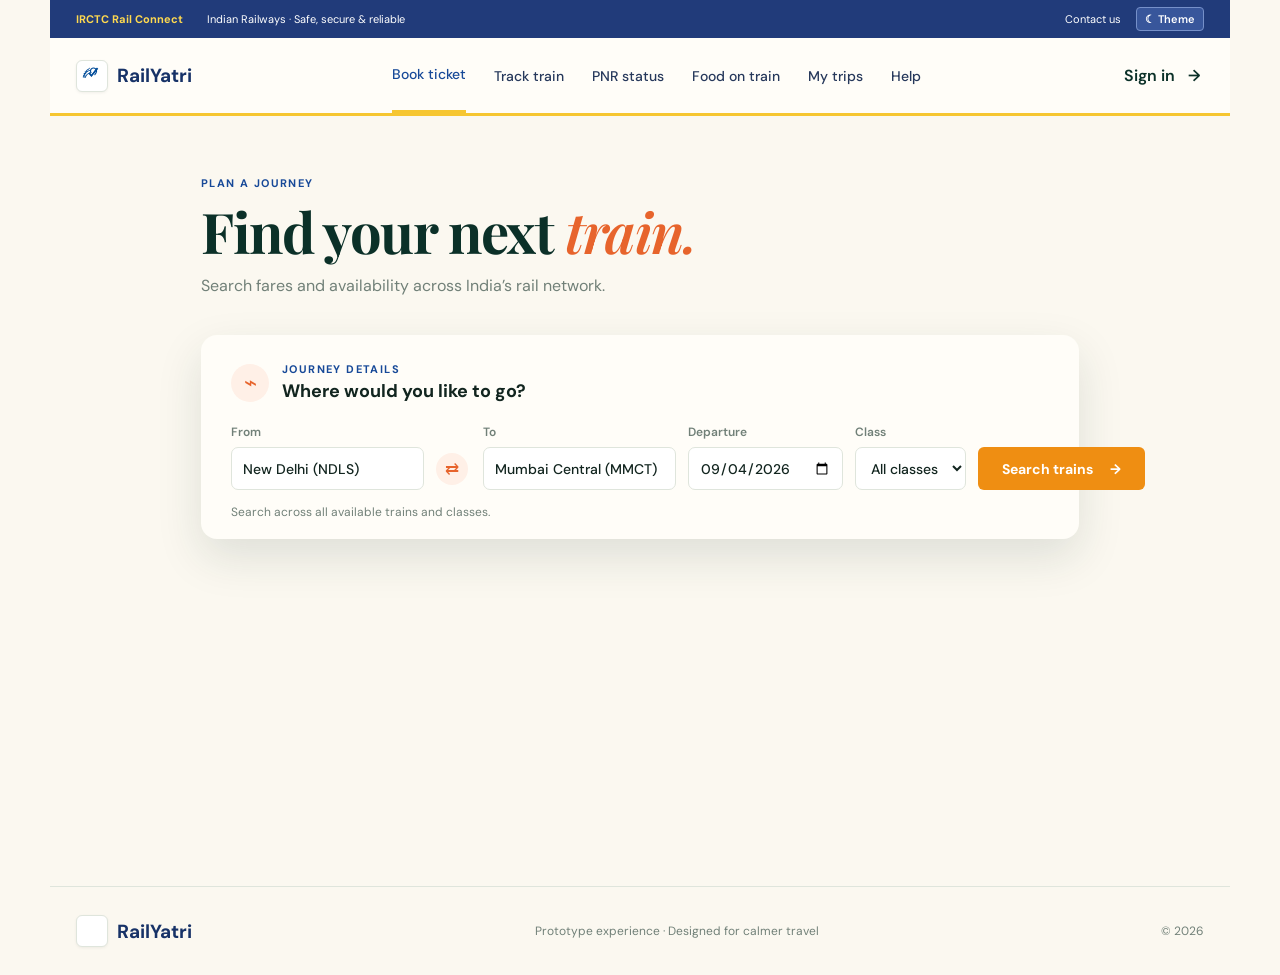
==== commit 64055721: "Add files via upload" ====
--- a/Project 1/book.html
+++ b/Project 1/book.html
@@ -8,10 +8,12 @@
   <link rel="preconnect" href="https://fonts.gstatic.com" crossorigin />
   <link href="https://fonts.googleapis.com/css2?family=DM+Sans:wght@400;500;600;700&family=Playfair+Display:wght@600;700&display=swap" rel="stylesheet" />
   <link rel="stylesheet" href="styles.css" />
+  <link rel="icon" type="image/svg+xml" href="favicon.svg" />
+  <link rel="alternate icon" type="image/svg+xml" href="favicon.svg" />
 </head>
 <body>
   <header class="site-header">
-    <a class="brand" href="index.html"><span class="brand-mark">R</span><span>RailYatri</span></a>
+    <a class="brand" href="index.html"><span class="brand-mark"><img src="favicon.svg" alt="RailYatri" width="22" height="22" style="display:block;" /></span><span>RailYatri</span></a>
     <nav>
       <a class="active" href="book.html">Book ticket</a>
       <a href="track.html">Track train</a>
--- a/Project 1/styles.css
+++ b/Project 1/styles.css
@@ -7,7 +7,8 @@
 @media (max-width:760px) { .live-strip { flex-wrap:wrap; }.live-strip button { margin-left:0; }.tracker-stats,.detail-grid { grid-template-columns:1fr; }.route-card-head { flex-direction:column; }.route-card-head>span { align-self:flex-start; }.result-details { display:none; } }
 .hero-photo { position:absolute; inset:0 0 0 45%; overflow:hidden; }.hero-photo::after { content:""; position:absolute; inset:0; background:linear-gradient(90deg,var(--deep) 0%,transparent 32%,#08241a33 100%); }.hero-photo img { width:100%; height:100%; display:block; object-fit:cover; object-position:center; }.hero-photo span { position:absolute; right:14px; bottom:11px; z-index:1; color:#fff; font-size:9px; text-shadow:0 1px 3px #000; }
 @media (max-width:760px) { .hero-photo { inset:0; opacity:.42; }.hero-photo::after { background:linear-gradient(0deg,#0b302899,transparent); }.hero-photo span { display:none; } }
-.irctc-utility { max-width:1180px; margin:auto; min-height:32px; padding:7px 26px; display:flex; align-items:center; gap:24px; color:#fff; background:#213b7a; font-size:11px; }.irctc-utility>span:first-child { color:#ffd94f; font-weight:700; }.irctc-utility div { margin-left:auto; display:flex; align-items:center; gap:15px; }.irctc-utility a { color:#fff; text-decoration:none; }.theme-toggle { padding:4px 8px; color:#fff; background:#38569b; border:1px solid #7690c9; border-radius:4px; font:600 11px "DM Sans"; cursor:pointer; }.site-header { border-bottom:3px solid #f6c631; background:var(--paper); }.brand-mark { border-radius:2px; background:#20448c; }.brand { color:#173267; }.site-header nav { align-self:stretch; }.site-header nav a { display:flex; align-items:center; color:#26385b; }.site-header nav a.active { color:#174998; border-bottom:3px solid #f6c631; }.home-hero { border-radius:0; min-height:426px; background:#173267; }.hero-copy { max-width:600px; }.home-hero .eyebrow { color:#ffd94f; }.home-hero h1 em { color:#ffd94f; }.primary-link { border-radius:3px; background:#f6c631; }.home-actions { gap:0; margin-top:0; border:1px solid var(--line); background:var(--paper); }.home-actions a { border:0; border-radius:0; border-right:1px solid var(--line); }.home-actions a:last-child { border-right:0; }.home-actions a>span { color:#20448c; }.page-heading .eyebrow,.card-title .eyebrow { color:#174998; }.primary-btn { border-radius:3px; background:#ef8e12; }.dark-btn { border-radius:3px; background:#20448c; }.tracker-panel,.trip-card { border-radius:4px; }.tab.active { color:#174998; border-color:#f6c631; }
+.irctc-utility { max-width:1180px; margin:auto; min-height:32px; padding:7px 26px; display:flex; align-items:center; gap:24px; color:#fff; background:#213b7a; font-size:11px; }.irctc-utility>span:first-child { color:#ffd94f; font-weight:700; }.irctc-utility div { margin-left:auto; display:flex; align-items:center; gap:15px; }.irctc-utility a { color:#fff; text-decoration:none; }.theme-toggle { padding:4px 8px; color:#fff; background:#38569b; border:1px solid #7690c9; border-radius:4px; font:600 11px "DM Sans"; cursor:pointer; }.site-header { border-bottom:3px solid #f6c631; background:var(--paper); }.brand-mark { width:32px; height:32px; border-radius:6px; display:grid; place-items:center; background:#ffffff; border:1px solid var(--line); box-shadow:0 1px 3px rgba(0,0,0,0.06); }.brand { color:#173267; }.site-header nav { align-self:stretch; }
+:root[data-theme="dark"] .brand-mark { background:#192e4e; border-color:#38598a; }.site-header nav a { display:flex; align-items:center; color:#26385b; }.site-header nav a.active { color:#174998; border-bottom:3px solid #f6c631; }.home-hero { border-radius:0; min-height:426px; background:#173267; }.hero-copy { max-width:600px; }.home-hero .eyebrow { color:#ffd94f; }.home-hero h1 em { color:#ffd94f; }.primary-link { border-radius:3px; background:#f6c631; }.home-actions { gap:0; margin-top:0; border:1px solid var(--line); background:var(--paper); }.home-actions a { border:0; border-radius:0; border-right:1px solid var(--line); }.home-actions a:last-child { border-right:0; }.home-actions a>span { color:#20448c; }.page-heading .eyebrow,.card-title .eyebrow { color:#174998; }.primary-btn { border-radius:3px; background:#ef8e12; }.dark-btn { border-radius:3px; background:#20448c; }.tracker-panel,.trip-card { border-radius:4px; }.tab.active { color:#174998; border-color:#f6c631; }
 :root[data-theme="dark"] { --ink:#eaf1ff; --deep:#07162f; --cream:#0c1628; --paper:#13213a; --orange:#ffbc32; --orange-soft:#273b55; --green:#65d6ac; --muted:#aab8cf; --line:#33445f; } :root[data-theme="dark"] body { background:#0c1628; } :root[data-theme="dark"] .site-header { background:#13213a; border-color:#ffbc32; } :root[data-theme="dark"] .brand { color:#eaf1ff; } :root[data-theme="dark"] .brand-mark { background:#ffbc32; color:#102040; } :root[data-theme="dark"] .site-header nav a { color:#c6d3e8; } :root[data-theme="dark"] .site-header nav a.active { color:#ffce4c; } :root[data-theme="dark"] .booking-form input,:root[data-theme="dark"] .booking-form select,:root[data-theme="dark"] .track-input input { background:#0d1a2e; color:#eaf1ff; border-color:#3a4c69; } :root[data-theme="dark"] .home-actions a,:root[data-theme="dark"] .tracker-panel,:root[data-theme="dark"] .trip-card { background:#13213a; border-color:#33445f; } :root[data-theme="dark"] .route-card,:root[data-theme="dark"] .result-details span { background:#172944; } :root[data-theme="dark"] .live-strip { background:#153829; } :root[data-theme="dark"] .detail-grid section,:root[data-theme="dark"] .tracker-stats div { border-color:#33445f; } :root[data-theme="dark"] .hero-photo::after { background:linear-gradient(90deg,#07162f 0%,transparent 34%,#0008 100%); } :root[data-theme="dark"] footer { border-color:#33445f; }
 @media (max-width:760px) { .irctc-utility { padding:7px 15px; gap:8px; }.irctc-utility>span:nth-child(2),.irctc-utility a { display:none; }.irctc-utility div { margin-left:auto; }.site-header { margin-top:0; }.home-actions { margin-top:0; }.home-actions a { border-right:0; border-bottom:1px solid var(--line); }.home-actions a:last-child { border-bottom:0; } }
 .food-page { max-width:1010px; }.food-search { display:grid; grid-template-columns:.9fr 1.1fr; gap:30px; padding:27px; background:#18366e; color:white; border-radius:5px; }.food-search .eyebrow { color:#ffdc51; }.food-search h2 { margin:0 0 9px; font-size:27px; }.food-search-copy>p:last-child { margin:0; color:#d6e0f4; font-size:13px; line-height:1.6; }.food-form { display:grid; grid-template-columns:1fr 1fr auto; gap:10px; align-items:end; }.food-form label { display:flex; flex-direction:column; gap:7px; color:#d6e0f4; font-size:11px; font-weight:700; }.food-form input,.food-form select { min-height:42px; padding:0 10px; border:1px solid #7992c2; border-radius:3px; color:#173267; background:#fff; font:500 13px "DM Sans"; }.food-results { margin-top:32px; }.food-result-head { display:flex; justify-content:space-between; align-items:flex-start; margin-bottom:18px; }.food-result-head .eyebrow { margin-bottom:6px; }.food-result-head h2 { margin:0; font-size:27px; }.food-grid { display:grid; grid-template-columns:repeat(3,1fr); gap:17px; }.food-grid article { overflow:hidden; padding:0 15px 15px; background:var(--paper); border:1px solid var(--line); border-radius:5px; }.food-image { height:130px; margin:0 -15px 14px; display:grid; place-items:center; font-size:59px; }.thali { background:#f8e3bd; }.biryani { background:#f2d2bf; }.snacks { background:#d9e8cc; }.food-tag { margin:0 0 7px; color:#396b92; font-size:9px; font-weight:700; letter-spacing:1px; }.food-grid h3 { margin-bottom:7px; font-family:"DM Sans"; font-size:16px; }.food-grid p:not(.food-tag) { min-height:39px; margin-bottom:14px; color:var(--muted); font-size:12px; line-height:1.5; }.food-grid article>div:last-child { display:flex; justify-content:space-between; align-items:center; }.add-food { padding:7px 10px; border:1px solid #20448c; border-radius:3px; color:#20448c; background:transparent; font:700 12px "DM Sans"; cursor:pointer; }.add-food:disabled { color:#37745c; border-color:#77b491; }.cart-message { margin:16px 0 0; color:var(--muted); font-size:12px; }.food-steps { display:grid; grid-template-columns:repeat(3,1fr); gap:22px; margin-top:62px; padding-top:28px; border-top:1px solid var(--line); }.food-steps span { display:grid; place-items:center; width:26px; height:26px; margin-bottom:10px; border-radius:50%; background:#e4ebf7; color:#20448c; font-size:12px; font-weight:700; }.food-steps h3 { margin:0 0 6px; font-size:14px; }.food-steps p { color:var(--muted); font-size:12px; }.food-page .primary-btn { align-self:end; }
@@ -2215,13 +2216,39 @@
   background: #e8f1fd;
   color: #174998;
 }
-.text-action.active-reminder {
-  color: #c06500;
-  font-weight: 700;
+.reminder-action-btn {
+  margin-top: 14px;
+  width: 100%;
   display: inline-flex;
   align-items: center;
-  gap: 4px;
-}
+  justify-content: center;
+  gap: 8px;
+  padding: 10px 16px;
+  background: #edf4fe;
+  border: 1px solid #c3d7f5;
+  border-radius: 6px;
+  color: #174998;
+  font: 700 12px "DM Sans", sans-serif;
+  cursor: pointer;
+  transition: all 0.18s ease;
+}
+.reminder-action-btn:hover {
+  background: #174998;
+  color: #ffffff;
+  border-color: #174998;
+  transform: translateY(-1px);
+  box-shadow: 0 4px 12px rgba(23, 73, 152, 0.15);
+}
+.reminder-action-btn.active-reminder {
+  background: #fff8e8;
+  border-color: #f6c631;
+  color: #8c5b05;
+}
+.reminder-action-btn.active-reminder:hover {
+  background: #fae6b2;
+  color: #633f00;
+}
+
 .alert.reminder-active {
   background: #fff8e8;
   border: 1px solid #fae1a8;
@@ -2246,8 +2273,23 @@
   border-color: #694d1b;
   color: #ffd685;
 }
-:root[data-theme="dark"] .text-action.active-reminder {
-  color: #ffd166;
+:root[data-theme="dark"] .reminder-action-btn {
+  background: #172d50;
+  border-color: #38598a;
+  color: #d1e2ff;
+}
+:root[data-theme="dark"] .reminder-action-btn:hover {
+  background: #254677;
+  color: #ffffff;
+}
+:root[data-theme="dark"] .reminder-action-btn.active-reminder {
+  background: #392b12;
+  border-color: #ffd166;
+  color: #ffd685;
+}
+:root[data-theme="dark"] .reminder-action-btn.active-reminder:hover {
+  background: #4d3815;
+  color: #ffd685;
 }
 
 /* Help & Support Center Styles */
